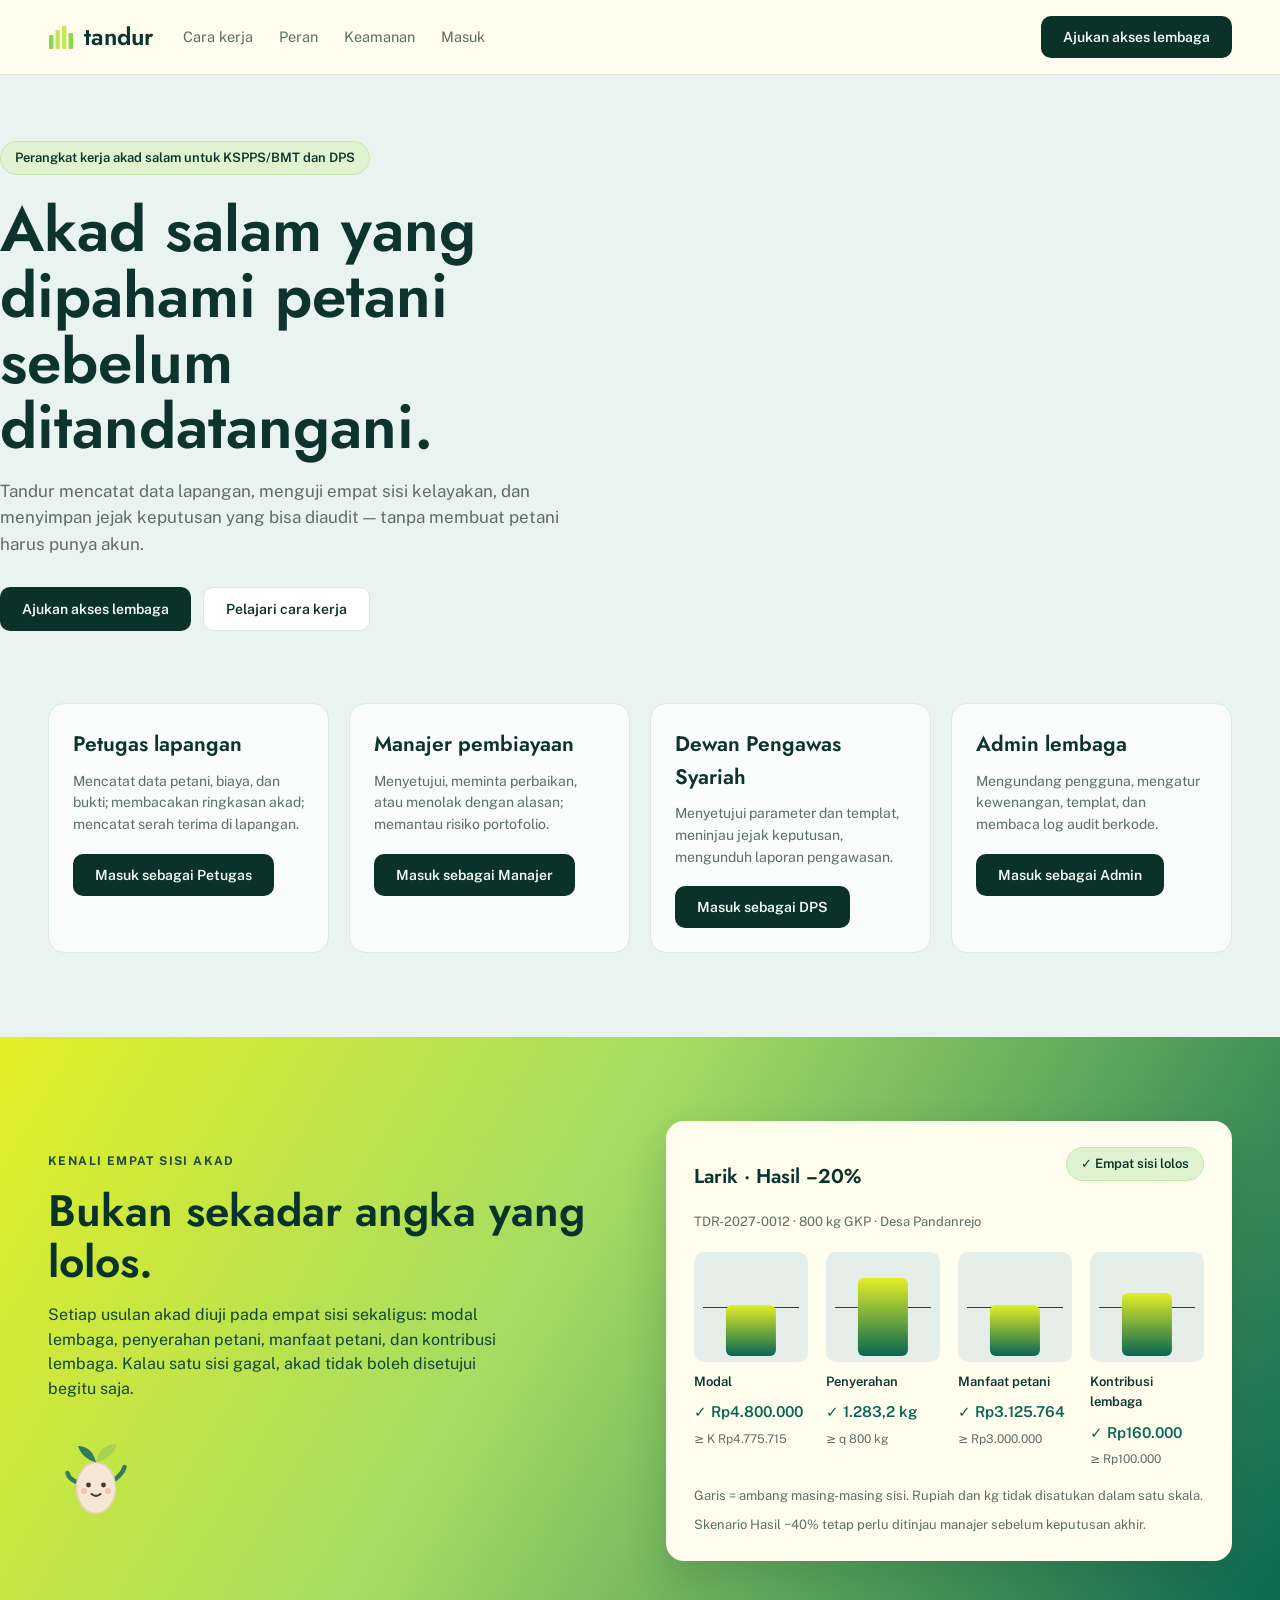
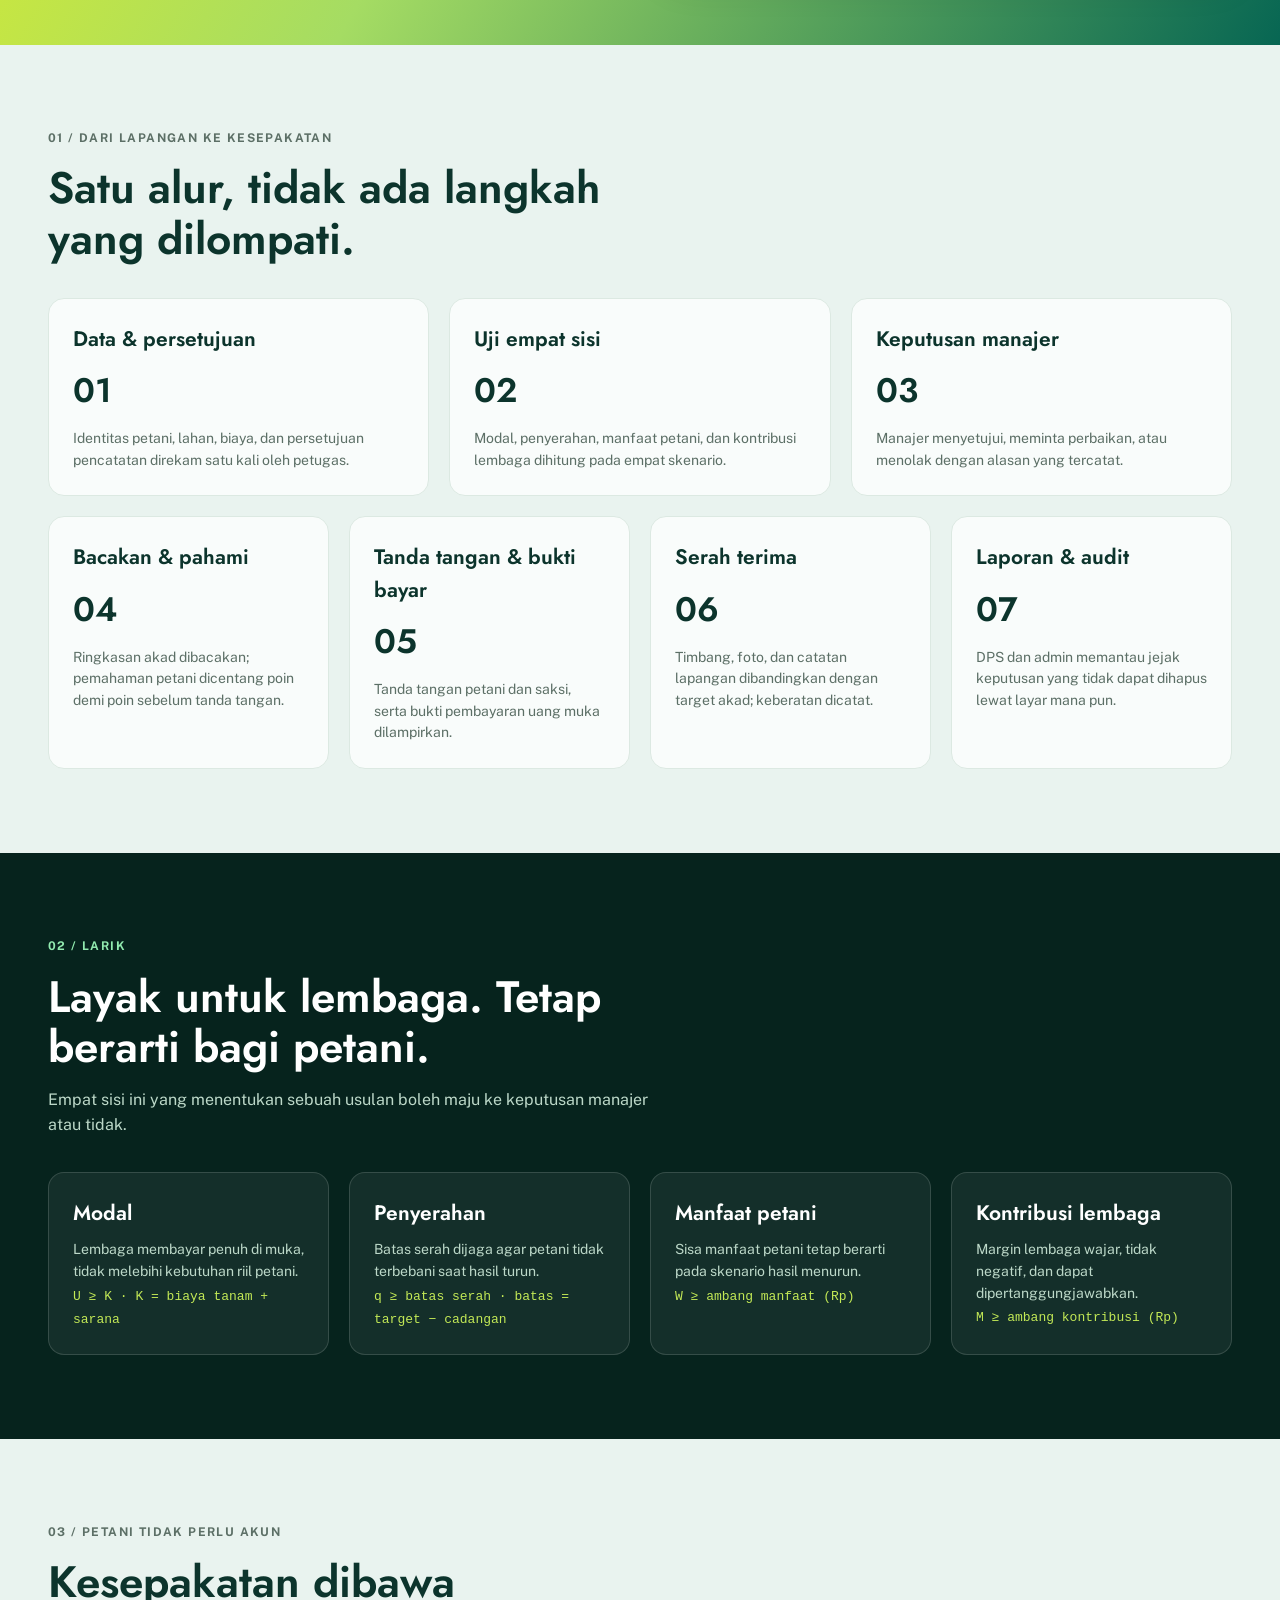
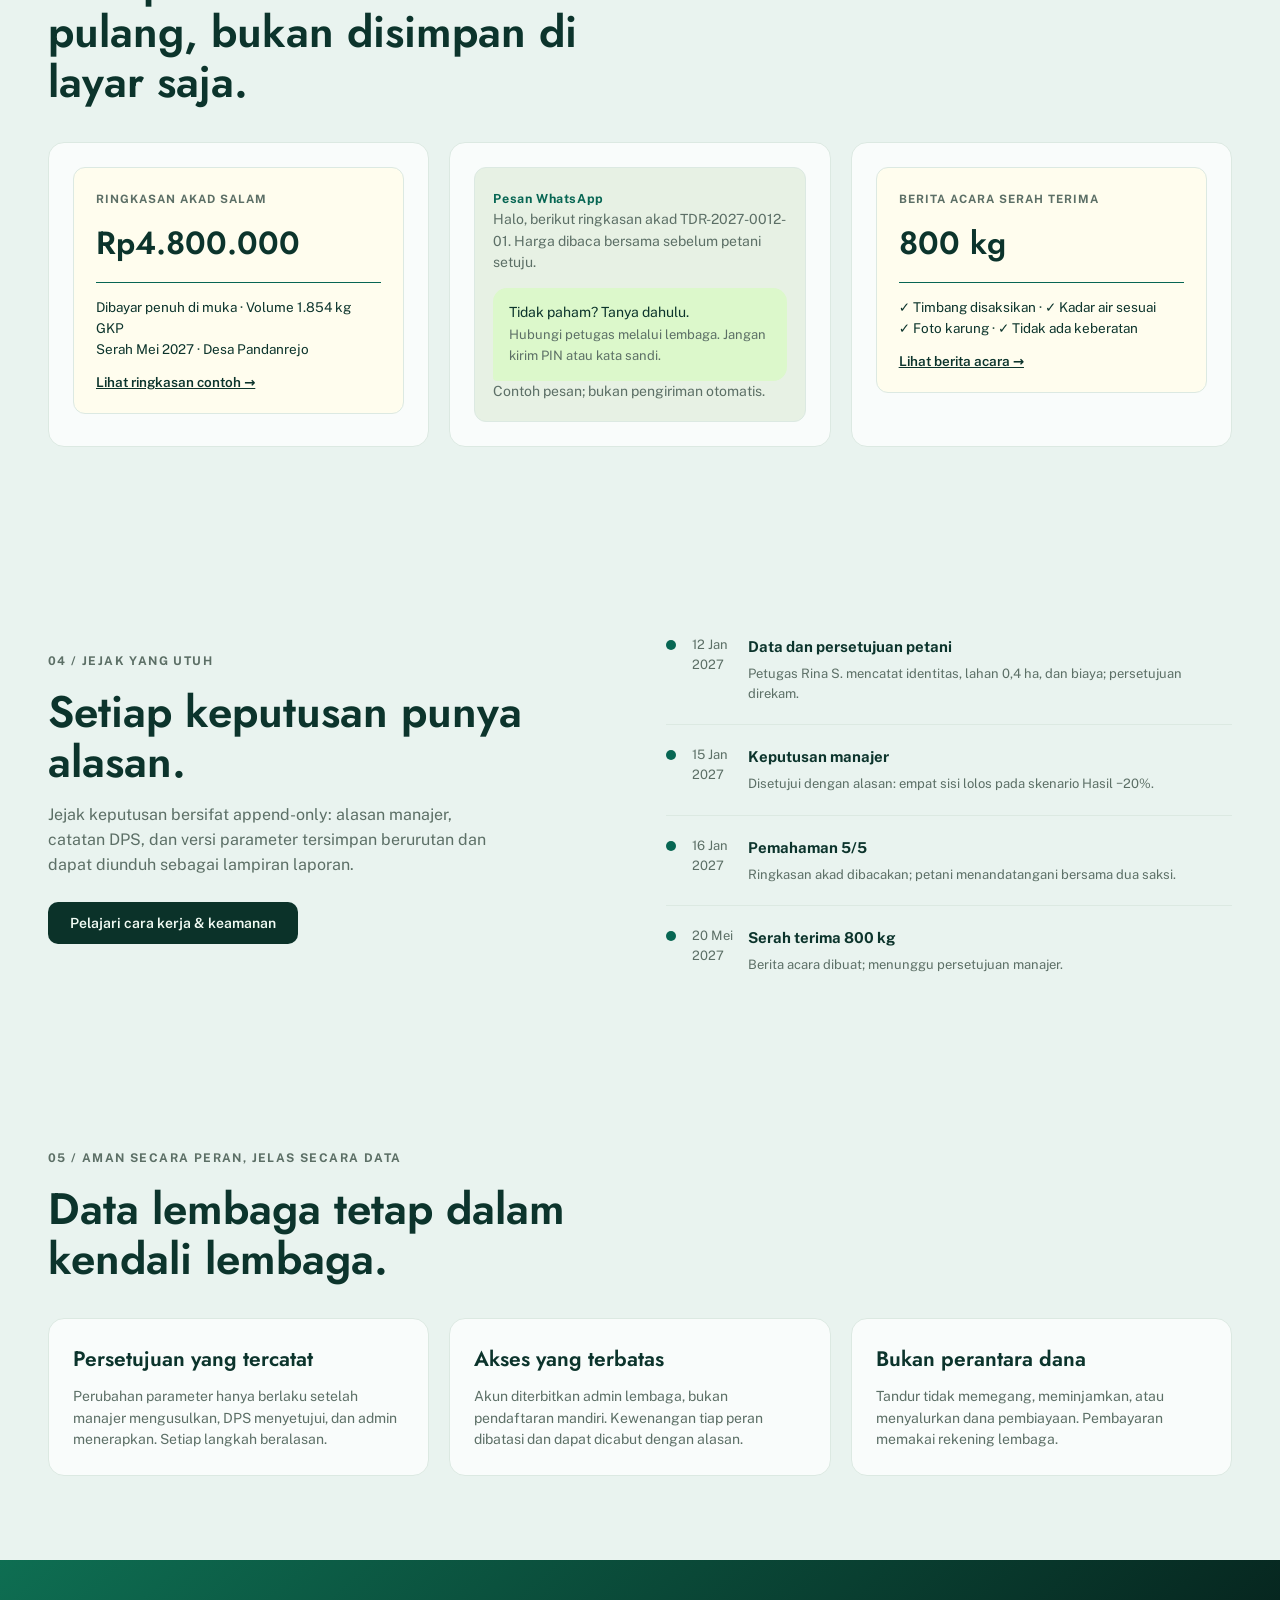
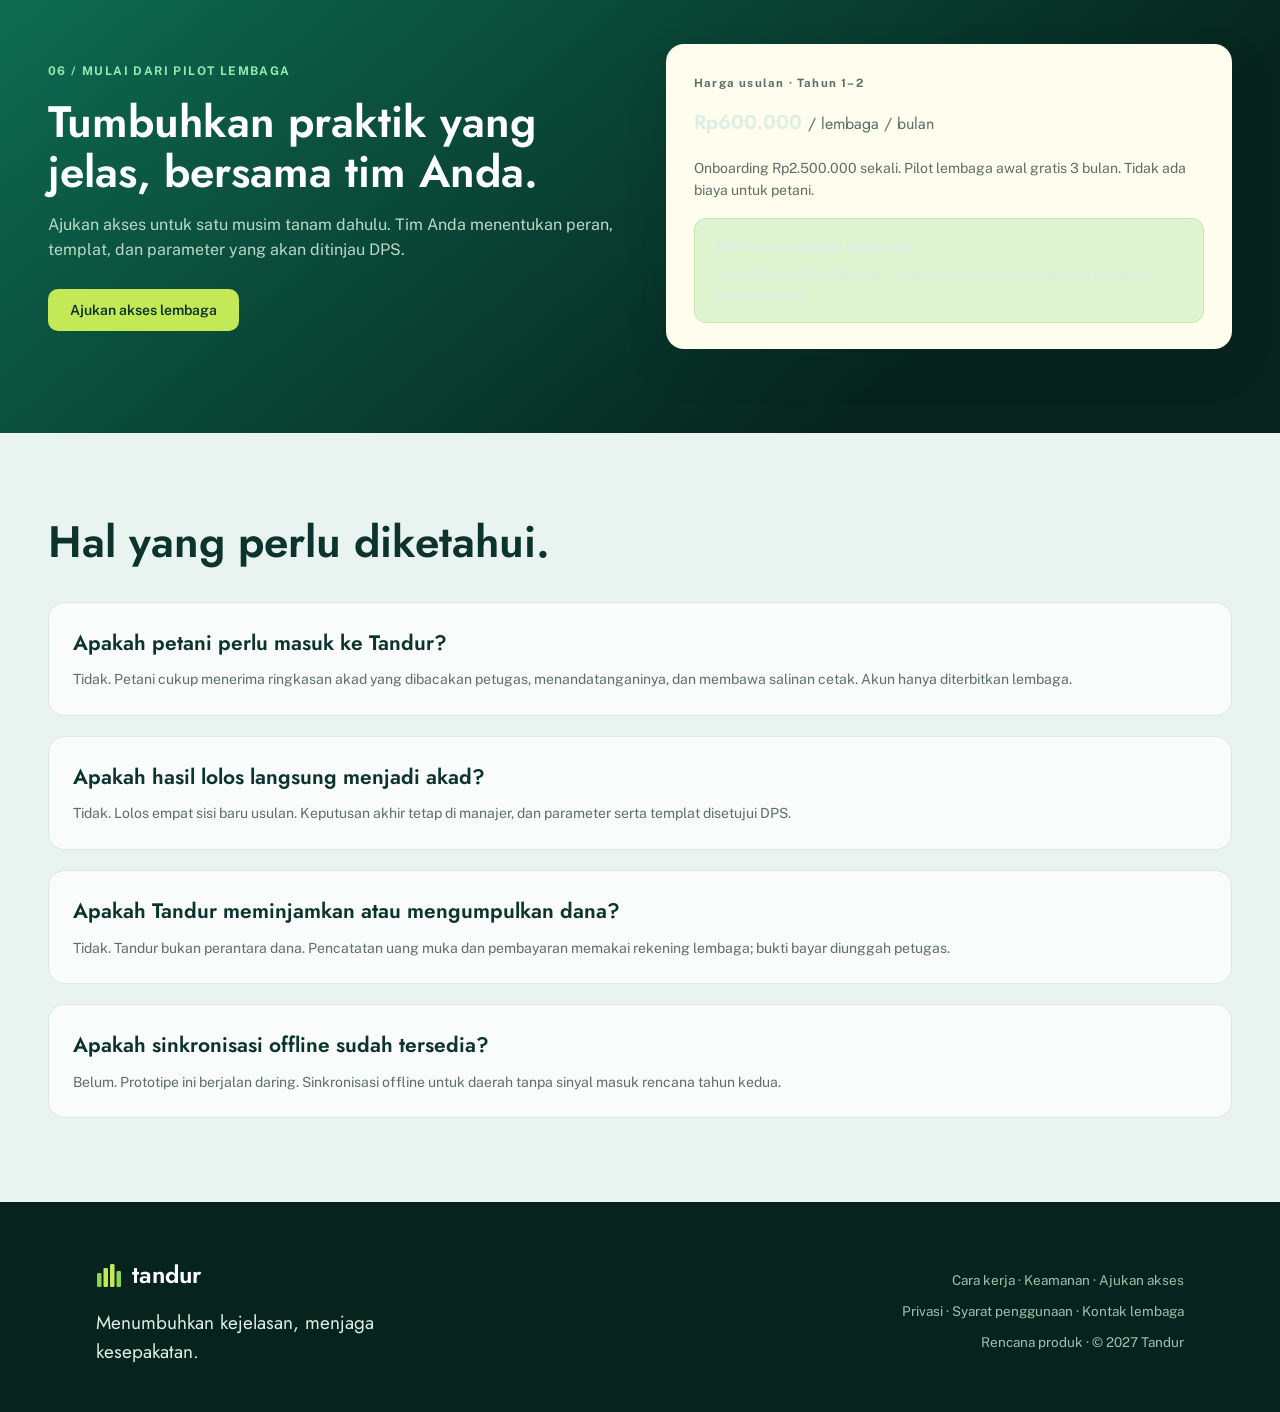
==== prototipe/index.html @ cfa496f1 "Prototipe clickable Tandur + 50 spesifikasi layar Vanilla JS tanpa build step: buka prototipe/index." ====
<!doctype html>
<html lang="id">
<head>
<meta charset="utf-8">
<meta name="viewport" content="width=device-width, initial-scale=1">
<title>Tandur — Prototipe clickable</title>
<meta name="description" content="Prototipe clickable Tandur: perangkat kerja akad salam untuk petugas, manajer pembiayaan, DPS, dan admin lembaga. Data ilustratif.">
<link rel="icon" href="data:image/svg+xml,<svg xmlns='http://www.w3.org/2000/svg' viewBox='0 0 26 26'><rect x='1' y='11' width='4.5' height='14' rx='1.2' fill='%238FD44E'/><rect x='7.5' y='6' width='4.5' height='19' rx='1.2' fill='%23C3E956'/><rect x='14' y='2' width='4.5' height='23' rx='1.2' fill='%23C3E956'/><rect x='20.5' y='9' width='4.5' height='16' rx='1.2' fill='%238FD44E'/></svg>">
<link rel="stylesheet" href="css/fonts.css">
<link rel="stylesheet" href="css/app.css">
</head>
<body>
<div id="app"></div>
<script src="js/data.js"></script>
<script src="js/state.js"></script>
<script src="js/ui.js"></script>
<script src="js/screens_publik.js"></script>
<script src="js/screens_auth.js"></script>
<script src="js/screens_petugas.js"></script>
<script src="js/screens_manajer.js"></script>
<script src="js/screens_dps.js"></script>
<script src="js/screens_admin.js"></script>
<script src="js/app.js"></script>
</body>
</html>
---- prototipe/css/fonts.css ----
/* Font self-host untuk pemakaian offline.
   Jost + Public Sans adalah variable font: satu berkas woff2 per subset
   mencakup bobot 400-700, jadi cukup satu aturan @font-face per subset. */

@font-face {
  font-family: 'Jost';
  font-style: normal;
  font-weight: 400 700;
  font-display: swap;
  src: url('fonts/jost-latin.woff2') format('woff2');
  unicode-range: U+0000-00FF, U+0131, U+0152-0153, U+02BB-02BC, U+02C6, U+02DA, U+02DC, U+0304, U+0308, U+0329, U+2000-206F, U+20AC, U+2122, U+2191, U+2193, U+2212, U+2215, U+FEFF, U+FFFD;
}

@font-face {
  font-family: 'Jost';
  font-style: normal;
  font-weight: 400 700;
  font-display: swap;
  src: url('fonts/jost-latin-ext.woff2') format('woff2');
  unicode-range: U+0100-02BA, U+02BD-02C5, U+02C7-02CC, U+02CE-02D7, U+02DD-02FF, U+0304, U+0308, U+0329, U+1D00-1DBF, U+1E00-1E9F, U+1EF2-1EFF, U+2020, U+20A0-20AB, U+20AD-20C4, U+2113, U+2C60-2C7F, U+A720-A7FF;
}

@font-face {
  font-family: 'Public Sans';
  font-style: normal;
  font-weight: 400 700;
  font-display: swap;
  src: url('fonts/public-sans-latin.woff2') format('woff2');
  unicode-range: U+0000-00FF, U+0131, U+0152-0153, U+02BB-02BC, U+02C6, U+02DA, U+02DC, U+0304, U+0308, U+0329, U+2000-206F, U+20AC, U+2122, U+2191, U+2193, U+2212, U+2215, U+FEFF, U+FFFD;
}

@font-face {
  font-family: 'Public Sans';
  font-style: normal;
  font-weight: 400 700;
  font-display: swap;
  src: url('fonts/public-sans-latin-ext.woff2') format('woff2');
  unicode-range: U+0100-02BA, U+02BD-02C5, U+02C7-02CC, U+02CE-02D7, U+02DD-02FF, U+0304, U+0308, U+0329, U+1D00-1DBF, U+1E00-1E9F, U+1EF2-1EFF, U+2020, U+20A0-20AB, U+20AD-20C4, U+2113, U+2C60-2C7F, U+A720-A7FF;
}
---- prototipe/css/app.css ----
:root{
  --lumbung:#06231D; --ink:#0C342C; --teal:#076653; --lime:#C3E956; --kuning:#E3EF26;
  --mint:#91EAAF; --kertas:#FFFDEE; --gagal:#B23A2B;
  --bg:#E9F3EF; --panel:#F9FCFB; --table:#EFF7F3; --line:#DCE9E2;
  --muted:#5C6F66; --muted2:#8AA096;
  --note:#DFF3D0; --note-line:#C6E7AF; --warn:#FBF6E1; --warn-line:#EAE0B9;
  --r-card:16px; --r-btn:10px;
  --font-display:'Jost',system-ui,sans-serif; --font-body:'Public Sans',system-ui,sans-serif;
}
*{box-sizing:border-box}
html,body{margin:0}
body{background:var(--bg);color:var(--ink);font:15px/1.55 var(--font-body)}
#app{min-height:100vh}
a{color:inherit}

.shell{display:flex;min-height:100vh}
.sidebar{width:300px;flex:0 0 300px;background:linear-gradient(180deg,var(--lumbung),#0B3229);color:#DCEFE3;padding:28px 28px 22px;display:flex;flex-direction:column}
.logo{display:flex;align-items:center;gap:10px;color:#fff;font-family:var(--font-display);font-weight:600;font-size:26px}
.sidebar .role{font-family:var(--font-display);font-size:22px;font-weight:500;color:#F2FBF4;margin:36px 0 26px;line-height:1.25}
.sidebar nav{display:flex;flex-direction:column;gap:4px}
.sidebar nav a{display:flex;align-items:center;gap:10px;padding:9px 0;color:#BFD8CA;text-decoration:none;font-size:14.5px}
.sidebar nav a::before{content:'';width:8px;height:8px;border-radius:50%;background:transparent;flex:0 0 8px}
.sidebar nav a.active{color:var(--lime);font-weight:600}
.sidebar nav a.active::before{background:var(--lime)}
.sidebar .foot{margin-top:auto;font-size:13px;color:#9FC3AE;line-height:1.5;padding-top:30px}
.sidebar .foot a{color:#9FC3AE;display:block;margin-top:10px;text-decoration:none}
.main{flex:1;min-width:0;display:flex;flex-direction:column}
.topbar{display:flex;align-items:center;gap:24px;padding:20px 48px 0;color:var(--muted);font-size:14px}
.topbar .search{display:flex;gap:8px;align-items:center;color:var(--muted2)}
.topbar .right{margin-left:auto;display:flex;gap:10px;align-items:center}
.content{padding:24px 48px 44px;max-width:1760px;width:100%}

h1.page{font-family:var(--font-display);font-size:40px;font-weight:600;margin:6px 0 10px}
.sub{color:var(--muted);margin:0 0 6px;font-size:15px}
.meta-chip{display:flex;align-items:center;gap:8px;font-size:12.5px;font-weight:600;margin:10px 0 18px}
.meta-chip::before{content:'';width:9px;height:9px;border-radius:50%;background:var(--ink)}

.card{background:var(--panel);border:1px solid var(--line);border-radius:var(--r-card);padding:24px 26px}
.card h2{font-family:var(--font-display);font-size:24px;font-weight:600;margin:0 0 16px}
.card h3,.warn h3,.note h3{font-family:var(--font-display);font-size:19px;font-weight:600;margin:0 0 10px}
.grid{display:grid;gap:24px}
.layout{display:grid;grid-template-columns:minmax(0,1fr) 360px;gap:24px;align-items:start}

table.tbl{width:100%;border-collapse:collapse;background:var(--table);border-radius:12px;overflow:hidden;font-size:14px}
table.tbl th{text-align:left;font-size:13px;color:var(--muted);font-weight:600;padding:14px 16px;vertical-align:top}
table.tbl td{padding:15px 16px;border-top:1px solid var(--line);vertical-align:top}
table.tbl a{text-decoration:none;font-weight:600}

.btn{display:inline-flex;align-items:center;gap:8px;border:none;border-radius:var(--r-btn);padding:13px 22px;font:600 14px var(--font-body);cursor:pointer;text-decoration:none}
.btn-primary{background:#0B3229;color:#F1FBF4}
.btn-primary:hover{background:var(--lumbung)}
.btn-ghost{background:#fff;border:1px solid var(--line);color:var(--ink)}
.btn-off{background:#E3EDE7;color:#9FB0A7;cursor:not-allowed}
.btn-row{display:flex;gap:12px;flex-wrap:wrap;margin-top:18px}

.note{background:var(--note);border:1px solid var(--note-line);border-radius:12px;padding:16px 20px;font-size:14px}
.note b{display:block;margin-bottom:6px;font-size:14.5px}
.note p{margin:0 0 8px}
.warn{background:var(--warn);border:1px solid var(--warn-line);border-radius:12px;padding:16px 20px;font-size:14px}
.warn p{margin:0 0 8px}
.banner{background:linear-gradient(120deg,#0E6E52 0%,var(--lumbung) 72%);border-radius:var(--r-card);color:#EAF7EE;padding:26px 30px;margin:4px 0 24px}
.banner .label{color:var(--lime);font-size:12px;font-weight:700;letter-spacing:1.2px;text-transform:uppercase}
.banner h2{font-family:var(--font-display);font-size:30px;font-weight:600;margin:10px 0 8px;color:#fff}
.banner p{margin:0;color:#CBE4D4;font-size:14.5px}

.tabs{display:flex;gap:4px;background:#E2EDE7;border-radius:12px;padding:6px;width:max-content}
.tabs.wide{width:100%}
.tabs button,.tabs a{border:none;background:transparent;border-radius:9px;padding:10px 20px;font:500 14px var(--font-body);color:var(--muted);cursor:pointer;text-decoration:none}
.tabs button.active,.tabs a.active{background:#0B3229;color:#fff;font-weight:600}
.verif{font-size:12.5px;color:var(--muted);margin:-12px 0 18px}
.st-estimasi{color:var(--muted);font-weight:600}
.stat .lab{font-size:13px;color:var(--muted)}
.stat .num{font-family:var(--font-display);font-size:34px;font-weight:600;margin:6px 0}
.stat .cap{font-size:13px;color:var(--muted)}
.frame{background:linear-gradient(180deg,#DCF0AC,#0E6E52);border-radius:20px;padding:20px;margin-bottom:24px}
.frame .card{margin:0}
.alert{background:#F8E7E3;border:1px solid #D9ABA3;border-radius:12px;padding:16px 20px;font-size:14px;margin-bottom:24px}
.alert b{color:var(--gagal);display:block;margin-bottom:6px}
.range{height:34px;background:var(--note);border-radius:8px;position:relative;margin:18px 0 10px}
.range .mark{position:absolute;left:42%;top:-4px;bottom:-4px;width:2.5px;background:var(--teal)}
.q{font-family:var(--font-display);font-size:30px;font-weight:600;margin:12px 0 10px;line-height:1.25}
.opt{border:1px solid var(--line);border-radius:12px;padding:16px 20px;margin-bottom:14px}
.opt.sel{background:var(--warn);border-color:var(--warn-line);font-weight:600}
.big-num{font-family:var(--font-display);font-size:44px;font-weight:600;margin:8px 0}
.upper{font-size:12px;font-weight:700;letter-spacing:1.1px;text-transform:uppercase;color:var(--muted)}
.sigbox{background:var(--warn);border:1px solid var(--warn-line);border-radius:10px;height:120px;display:flex;align-items:flex-end;padding:12px;color:var(--muted);font-size:13px;margin:12px 0}
.tl .item{display:grid;grid-template-columns:14px 100px 1fr;gap:12px;padding-bottom:22px;position:relative}
.tl .item:not(:last-child)::after{content:'';position:absolute;left:4px;top:16px;bottom:2px;width:1px;background:var(--line)}
.tl .dot{width:10px;height:10px;border-radius:50%;background:var(--teal);margin-top:5px}
.tl .when{font-size:13px;color:var(--muted)}
.tl .what{font-weight:700;margin-bottom:6px}
.tl .desc{font-size:13px;color:var(--muted)}
.layout.rev{grid-template-columns:360px minmax(0,1fr)}
.mintbox{background:#EEF6F1;border:1px solid var(--line);border-radius:12px;padding:12px}
.dfs{display:grid;grid-template-columns:1fr 1fr;column-gap:56px}
.df{padding:14px 0 12px}
.df .lab{font-size:13px;font-weight:700;margin-bottom:12px}
.df .val{font-size:17px;padding-bottom:12px;border-bottom:1px solid var(--line)}
.df .verif{margin:10px 0 0}
.df .sub{margin:10px 0 0;font-size:13.5px}
.df.full{grid-column:1/-1}
.docbox{background:var(--warn);border:1px solid var(--warn-line);border-radius:12px;padding:18px 20px}
.docbox .t{font-weight:700;margin:14px 0 30px}
.docbox .sub{font-size:13px}
.track{display:flex;align-items:center;gap:8px;background:#E7EDE9;border-radius:12px;padding:8px 10px;margin:4px 0 24px;font-size:14px;font-weight:600}
.track span{padding:9px 14px}
.track .on{background:#0B3229;color:#fff;border-radius:999px;padding:9px 18px}
.warn h2{font-family:var(--font-display);font-size:24px;font-weight:600;margin:0 0 14px}

.field{margin:0 0 20px}
.field label{display:block;font-size:13px;font-weight:600;margin-bottom:6px}
.field input,.field select{width:100%;border:none;border-bottom:1px solid var(--line);background:transparent;padding:9px 0;font:400 15px var(--font-body);color:var(--ink);border-radius:0}
.field input:focus,.field select:focus{border-bottom-color:var(--teal)}
.check{display:flex;gap:8px;align-items:flex-start;font-size:13.5px;margin:6px 0 14px}
.check input{width:auto;margin:3px 0 0}
.otp{display:flex;gap:10px;margin:14px 0 12px}
.otp input{width:58px;height:62px;text-align:center;font:500 22px var(--font-body);border:1px solid var(--line);border-radius:10px;background:#fff;color:var(--ink)}
.otp input::placeholder{color:var(--muted2)}
.otp input.on{border:2px solid var(--teal)}

.st-ok{color:var(--teal);font-weight:600}
.st-tinjau{color:#77681C;font-weight:600}
.st-gagal{color:var(--gagal);font-weight:600}
.st-tunggu{color:var(--muted);font-weight:600}

.larik{display:grid;grid-template-columns:repeat(4,1fr);gap:18px}
.larik .box{background:#E5EEE9;border-radius:10px;height:110px;position:relative;overflow:hidden}
.larik .line{position:absolute;left:8%;right:8%;top:50%;border-top:1.5px solid #23423A}
.larik .bar{position:absolute;left:50%;transform:translateX(-50%);width:44%;bottom:6%;background:linear-gradient(180deg,var(--kuning),var(--teal));border-radius:6px}
.larik .nama{font-size:13px;font-weight:600;margin:10px 0 8px}
.larik .nilai{font-size:15px;font-weight:700}
.larik .ambang{font-size:12px;color:var(--muted);margin-top:6px}

.foot-note{color:var(--muted);font-size:13px;margin:26px 0 0}
.pill{display:inline-flex;align-items:center;gap:6px;background:var(--note);border:1px solid var(--note-line);border-radius:999px;padding:6px 14px;font-size:13px;font-weight:600}

.login{display:flex;min-height:100vh}
.login .left{width:44%;background:linear-gradient(160deg,#0E6E52,var(--lumbung) 75%);color:#EAF7EE;padding:52px;display:flex;flex-direction:column}
.login .left .tag{color:var(--mint);letter-spacing:1.4px;font-size:12px;font-weight:600;margin:30px 0 18px}
.login .left h1{font-family:var(--font-display);font-size:50px;line-height:1.12;font-weight:600;margin:0 0 36px;color:#fff}
.turi-card{background:rgba(255,255,255,.06);border:1px solid rgba(255,255,255,.16);border-radius:16px;padding:30px;display:flex;flex-direction:column;align-items:center;gap:18px}
.turi-card p{margin:0;font-size:14.5px;color:#D7EBDD;text-align:left}
.login .left .small{margin-top:24px;color:var(--mint);font-size:13.5px}
.login .right{flex:1;background:#FBF8EE;padding:60px 88px}
.login .right .back{color:var(--muted);font-size:14px;text-decoration:none}
.login .right h1{font-family:var(--font-display);font-size:40px;font-weight:600;margin:26px 0 8px}
.login .right .sub{margin-bottom:20px}

.plain{min-height:100vh;display:flex;align-items:center;justify-content:center;background:var(--kertas);padding:40px}
.placeholder{max-width:620px}

@media (max-width:1100px){
  .layout{grid-template-columns:1fr}
  .layout.rev{grid-template-columns:1fr}
  .login{flex-direction:column}
  .login .left{width:100%}
  .login .right{padding:40px}
  .larik{grid-template-columns:repeat(2,1fr)}
}

.ml{width:10px;height:34px;background:#E5EEE9;position:relative;border-radius:2px;display:inline-block}
.ml::after{content:'';position:absolute;left:-1px;right:-1px;top:38%;border-top:1px solid #23423A}
.ml i{position:absolute;left:1.5px;right:1.5px;bottom:2px;background:linear-gradient(180deg,var(--kuning),var(--teal));border-radius:2px}
.ml.bad i{background:var(--gagal)}
.help{max-width:1560px;margin:0 auto;padding:44px 48px 60px}
.help .logo{color:var(--ink);font-size:26px}
.help h1{font-family:var(--font-display);font-size:40px;font-weight:600;margin:26px 0 10px}
.err{display:grid;grid-template-columns:210px 1fr;gap:36px;align-items:start;margin-bottom:24px}
.err .col{display:flex;flex-direction:column;align-items:center}
.err .code{font-family:var(--font-display);font-size:86px;font-weight:600;line-height:1;margin:0 0 30px}
.err h2{font-size:30px}
.tl.lines .item{grid-template-columns:14px 44px 1fr;padding:20px 0;border-bottom:1px solid var(--line)}
.tl.lines .item:not(:last-child)::after{display:none}
.tl.lines .item:last-child{border-bottom:none;padding-bottom:6px}
.pfoot .row{display:flex;justify-content:space-between;align-items:center;gap:26px}
.pfoot .row .links{font-size:13.5px}
.pfoot .row .links a{display:inline;margin:0 0 0 10px}
.phead{background:var(--kertas);border-bottom:1px solid var(--line);position:sticky;top:0;z-index:20}
.pin{max-width:1400px;margin:0 auto;padding:0 48px}
.phead .pin{display:flex;align-items:center;gap:30px;height:74px}
.phead .logo{color:var(--ink);font-size:24px}
.pnav{display:flex;gap:26px;align-items:center;font-size:14.5px;color:var(--muted)}
.pnav a{text-decoration:none}
.pnav a:hover{color:var(--ink)}
.phead .right{margin-left:auto;display:flex;gap:12px;align-items:center}
.psec{max-width:1400px;margin:0 auto;padding:84px 48px}
.plabel{font-size:12px;font-weight:700;letter-spacing:1.4px;text-transform:uppercase;color:var(--muted);margin:0 0 16px}
.psec h2{font-family:var(--font-display);font-size:44px;font-weight:600;line-height:1.14;margin:0 0 16px}
.psec h2.narrow,.psec .sub.narrow{max-width:20ch}
.psec .sub{max-width:62ch;font-size:16px}
.p2col{display:grid;grid-template-columns:minmax(0,1fr) minmax(0,1fr);gap:52px;align-items:center}
.pgrid{display:grid;gap:20px;grid-template-columns:repeat(4,minmax(0,1fr));margin-top:34px}
.pgrid.c3{grid-template-columns:repeat(3,minmax(0,1fr))}
.pgrid.c2{grid-template-columns:repeat(2,minmax(0,1fr))}
.pgrid.c1{grid-template-columns:1fr}
.pgrid + .pgrid{margin-top:20px}
.pcard .bignum{font-family:var(--font-display);font-size:34px;font-weight:600;margin:2px 0 10px}
.pcard{background:var(--panel);border:1px solid var(--line);border-radius:var(--r-card);padding:24px}
.pcard .num{font-family:var(--font-display);font-size:12.5px;font-weight:600;letter-spacing:1.2px;color:var(--teal);margin-bottom:14px}
.pcard h3{font-family:var(--font-display);font-size:21px;font-weight:600;margin:0 0 10px}
.pcard p{margin:0;font-size:14px;color:var(--muted)}
.pcard .btn,.pcard .btn-off{margin-top:18px}
.pcard .fx{margin:14px 0 0;font:13px/1.5 ui-monospace,'SFMono-Regular',Consolas,monospace;color:var(--teal)}
.pdark .pcard .fx,.pcta .pcard .fx{color:var(--lime)}
.pdark{background:var(--lumbung);color:#DCEFE3}
.pcta{background:linear-gradient(140deg,#0E6E52,var(--lumbung) 76%);color:#DCEFE3}
.pdark h2,.pcta h2{color:#fff}
.pdark .plabel,.pcta .plabel{color:var(--mint)}
.pdark .sub,.pcta .sub{color:#BCD8C8}
.pdark .pcard,.pcta .pcard{background:rgba(255,255,255,.06);border-color:rgba(255,255,255,.14)}
.pdark .pcard h3,.pcta .pcard h3{color:#fff}
.pdark .pcard p,.pcta .pcard p{color:#BCD8C8}
.pdark .pcard .num,.pcta .pcard .num{color:var(--lime)}
.pband{background:linear-gradient(120deg,var(--kuning) 0%,#A5DC63 42%,var(--teal) 100%)}
.plarik{background:var(--kertas);border-radius:18px;padding:26px 28px;box-shadow:0 18px 40px rgba(6,35,29,.16)}
.plarik .ttl{font-family:var(--font-display);font-size:20px;font-weight:600;margin:14px 0 20px}
.plarik .pill{margin-bottom:4px}
.pmock{background:var(--kertas);border:1px solid var(--line);border-radius:12px;padding:20px 22px;font-size:13.5px}
.pmock .up{font-size:11.5px;font-weight:700;letter-spacing:1px;text-transform:uppercase;color:var(--muted)}
.pmock .big{font-family:var(--font-display);font-size:32px;font-weight:600;margin:10px 0 14px}
.pmock hr{border:none;border-top:1.5px solid var(--teal);margin:14px 0}
.pmock a{display:inline-block;margin-top:12px;font-weight:600;font-size:13.5px}
.pbubble{background:#DCF8CB;border-radius:14px 14px 14px 4px;padding:14px 16px;font-size:14px;margin:14px 0 0}
.pchat{background:#E7F1E4;border:1px solid var(--line);border-radius:12px;padding:18px}
.pchat .who{font-size:12.5px;font-weight:700;color:var(--teal);letter-spacing:.6px}
.hero{padding:66px 0 4px}
.hero h1{font-family:var(--font-display);font-size:62px;line-height:1.06;font-weight:600;margin:22px 0 18px;max-width:17ch}
.hero .sub{font-size:17px;max-width:58ch;margin:0 0 30px}
.pfoot{background:var(--lumbung);color:#9FC3AE;padding:54px 48px 46px}
.pfoot .pin{display:flex;justify-content:space-between;align-items:center;gap:40px;flex-wrap:wrap}
.pfoot .brand{display:flex;flex-direction:column;gap:14px}
.pfoot .logo{color:#fff;font-size:24px}
.pfoot .tag{font-family:var(--font-display);font-size:19px;color:#DCEFE3;max-width:34ch;margin:0}
.pfoot .rows{text-align:right;font-size:13.5px;line-height:2.3}
.pfoot .rows a{color:#9FC3AE;text-decoration:none}
.pfoot .rows a:hover{color:#DCEFE3}
.pform{max-width:1400px;margin:0 auto;padding:44px 48px 70px}
.crumb{font-size:12px;font-weight:700;letter-spacing:1.4px;text-transform:uppercase;color:var(--muted)}
.pform h1{font-family:var(--font-display);font-size:46px;font-weight:600;line-height:1.12;margin:18px 0 12px;max-width:22ch}
.pform .sub{font-size:16px;max-width:64ch;margin-bottom:30px}
.pform .field textarea{width:100%;border:none;border-bottom:1px solid var(--line);background:transparent;padding:9px 0;font:400 15px var(--font-body);color:var(--ink);resize:vertical;min-height:76px}
.pform .field textarea:focus{border-bottom-color:var(--teal)}
@media (max-width:1100px){
  .phead .pin,.psec,.pfoot,.pform{padding-left:26px;padding-right:26px}
  .pnav{display:none}
  .p2col,.pgrid,.pgrid.c3,.pgrid.c2{grid-template-columns:1fr}
  .pgrid{gap:16px}
  .psec h2,.hero h1{font-size:34px}
  .pfoot .pin{flex-direction:column;align-items:flex-start}
  .pfoot .rows{text-align:left}
}

.doc{background:var(--kertas);min-height:100vh;padding:56px 60px;color:var(--ink)}
.doc .wrap{max-width:820px}
.doc .head{display:flex;justify-content:space-between;align-items:flex-start}
.doc .head .right{text-align:right;font-size:13.5px;color:var(--muted);line-height:2.1}
.doc .lembaga{font-size:13.5px;margin:14px 0 18px}
.doc hr{border:none;border-top:2px solid var(--teal);margin:0 0 26px}
.doc h1{font-family:var(--font-display);font-size:36px;font-weight:600;margin:0 0 14px}
.doc .sub{margin-bottom:22px}
.doc .green{background:var(--note);border-radius:14px;padding:24px 26px;margin-bottom:24px}
.doc .green .upper{font-size:12.5px;font-weight:700;letter-spacing:1px}
.doc .green .big{font-family:var(--font-display);font-size:50px;font-weight:600;margin:14px 0}
.doc p{margin:0 0 16px}
.doc .sig{display:grid;grid-template-columns:repeat(3,1fr);gap:26px;margin:26px 0 8px}
.doc .sig div{font-size:14px;font-weight:600;padding-bottom:44px;border-bottom:1px solid var(--line)}
.doc .foot{font-size:13px;color:var(--muted);margin-top:26px}
.doc .side{background:var(--panel);border:1px solid var(--line);border-radius:8px;padding:18px 20px;font-size:14px}
.docbar{position:sticky;top:0;z-index:20;display:flex;align-items:center;gap:12px;background:#0B3229;color:#DCEFE3;padding:12px 60px;margin:-56px -60px 32px;font-size:13.5px}
.docbar a,.docbar button{color:#DCEFE3;background:none;border:1px solid rgba(255,255,255,.28);border-radius:var(--r-btn);padding:9px 16px;font:600 13.5px var(--font-body);cursor:pointer;text-decoration:none}
.docbar a:hover,.docbar button:hover{background:rgba(255,255,255,.1)}
.docbar .ttl{font-weight:600;margin-right:auto}
.sigbox.isi{background:var(--note);border-color:var(--note-line);color:var(--teal);font-weight:600}

:focus-visible{outline:3px solid var(--teal);outline-offset:2px}
.sidebar :focus-visible,.login .left :focus-visible,.pfoot :focus-visible,.pdark :focus-visible,.pcta :focus-visible,.banner :focus-visible{outline-color:var(--lime)}
.otp input:focus{border-color:var(--teal)}
.logo.ink{color:var(--ink)}
.lock-ico{vertical-align:-2px}

#toast-wrap{position:fixed;right:24px;bottom:24px;z-index:60;display:flex;flex-direction:column;gap:10px;max-width:400px}
.toast{background:#0B3229;color:#F1FBF4;border-left:4px solid var(--mint);border-radius:12px;padding:14px 18px;font-size:14px;line-height:1.5;box-shadow:0 12px 30px rgba(6,35,29,.24);animation:toast-in .22s ease-out}
.toast.gagal{border-left-color:#E8A79B}
.toast.tunggu{border-left-color:var(--kuning)}
.toast.hilang{opacity:0;transform:translateY(6px);transition:opacity .25s,transform .25s}
@keyframes toast-in{from{opacity:0;transform:translateY(10px)}}

.tl .item.baru .dot{background:var(--lime);box-shadow:0 0 0 3px rgba(195,233,86,.35)}
.tl .item.baru .what::after{content:'baru';margin-left:8px;padding:3px 8px;border:1px solid var(--note-line);border-radius:999px;background:var(--note);color:var(--teal);font:700 11px/1 var(--font-body);letter-spacing:.6px;text-transform:uppercase;vertical-align:1px}
.sidebar .foot .sesi{color:var(--lime);font-weight:600}

.m0{margin:0}.mt12{margin-top:12px}.mt14{margin-top:14px}.mt18{margin-top:18px}.mt20{margin-top:20px}.mt22{margin-top:22px}.mt24{margin-top:24px}
.mb10{margin-bottom:10px}.mb14{margin-bottom:14px}.mb18{margin-bottom:18px}.mb20{margin-bottom:20px}.mb22{margin-bottom:22px}.mb24{margin-bottom:24px}
.mt622{margin:6px 0 22px}.m220{margin:22px 0}.mt140{margin:14px 0 0}.m640{margin:6px 0 4px}.mt160{margin:16px 0 0}.mn120{margin:-12px 0 18px}.mn126{margin:-12px 0 16px}
.g2{grid-template-columns:1fr 1fr}.g3{grid-template-columns:repeat(3,minmax(0,1fr))}.gfull{grid-column:1/-1}
.b7{font-weight:700}.nodeco{text-decoration:none}.p18{padding:18px}.fs28{font-size:28px}.fs155{font-size:15.5px}
.stat-lg{font-family:var(--font-display);font-size:34px;font-weight:600;margin:6px 0}
.h2-lg{font-family:var(--font-display);font-size:26px;font-weight:600;margin:0 0 10px}
.h2-sm{font-family:var(--font-display);font-size:19px;font-weight:600;margin:0 0 10px}
.inline-flex{display:inline-flex;gap:4px;align-items:flex-end}
.m240{margin:24px 0}.mt0{margin-top:0}.mt6{margin-top:6px}.mt16{margin-top:16px}.mt26{margin-top:26px}
.mb4{margin-bottom:4px}.mb8{margin-bottom:8px}.mb16{margin-bottom:16px}.mb26{margin-bottom:26px}
.mn12{margin-top:-12px}.m100{margin:10px 0}.m120{margin:12px 0}.m180{margin:18px 0}
.m1004{margin:10px 0 4px}.m10018{margin:10px 0 18px}.mt80{margin:8px 0 0}.mt180{margin:18px 0 0}
.m14018{margin:14px 0 18px}.mt100{margin:10px 0 0}.pt34{padding-top:34px}
.mn12020{margin:-12px 0 20px}.fs13{font-size:13px}
.b6{font-weight:600}.fs17{font-size:17px}.fs22{font-size:22px}.nowrap{white-space:nowrap}
.sub13{font-size:13px;color:var(--muted)}.sub135{font-size:13.5px;color:var(--muted)}.sub14{font-size:14px;color:var(--muted)}
.num-xl{font-family:var(--font-display);font-size:34px;font-weight:600;margin:44px 0 20px}
.flex-c{display:flex;justify-content:center}.flex-row{display:flex;align-items:center;gap:10px}
.flex-between{display:flex;justify-content:space-between;align-items:flex-start;gap:18px}.flex1{flex:1}
.doc-side{grid-template-columns:1fr 300px;align-items:start}
.plead{font-size:16px;max-width:44ch;color:var(--muted);margin:0 0 24px}
.pband .plabel{color:#1F4A3C}
.pband h2{color:#08322A}
.pband .plead{color:#12453A;max-width:46ch;margin:0 0 26px}
.plarik .up{font-size:11.5px;font-weight:700;letter-spacing:1.2px;color:var(--muted)}
.satuan{font-size:16px;font-weight:400;color:var(--muted)}
.btn-lime{background:var(--lime);color:#0B3229}
.btn-lime:hover{background:#D2F37C;color:#0B3229}
.aksilink{background:none;border:none;padding:0;font:600 14px var(--font-body);color:var(--teal);cursor:pointer;text-decoration:none}
.aksilink + .aksilink{margin-left:10px}
.aksilink.bahaya{color:var(--gagal)}

@media print{
  @page{margin:16mm}
  body{background:#fff}
  .sidebar,.topbar,.tabs,.btn-row,.meta-chip,.phead,.pfoot,#toast-wrap,.aksilink,.docbar{display:none!important}
  .shell,.main{display:block;min-height:0}
  .content{padding:0;max-width:none}
  .card,.mintbox,.warn,.note{background:#fff;border-color:#C9D6CF;break-inside:avoid}
  .card,.layout,.grid{gap:14px}
  .tl .item,.tl.lines .item,table.tbl tr{break-inside:avoid}
  .doc{padding:0;min-height:0;background:#fff}
  .doc .wrap{max-width:none}
  .pdark,.pcta,.pband,.banner{background:#fff;color:var(--ink)}
  .pdark h2,.pcta h2,.banner h2{color:var(--ink)}
  a{text-decoration:none}
}
@media (prefers-reduced-motion:reduce){
  .toast{animation:none}
  *{transition:none!important}
}
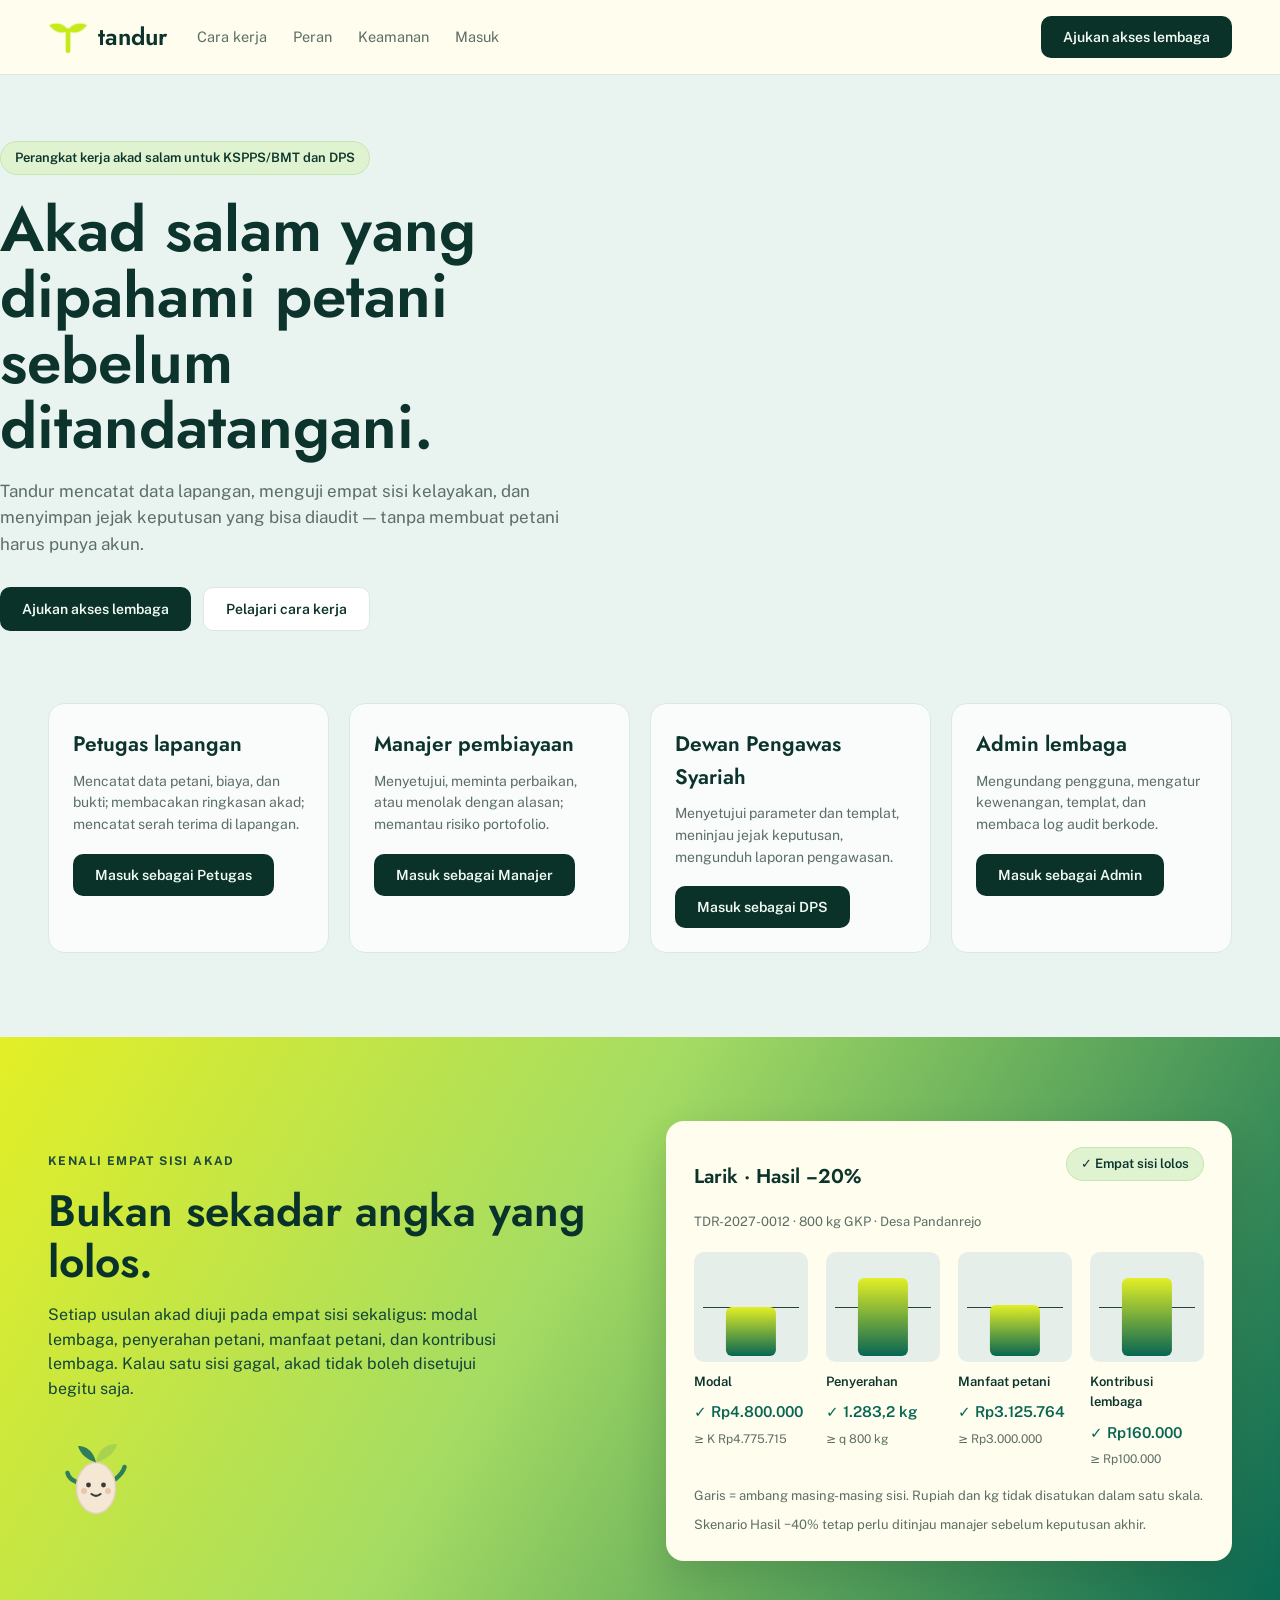
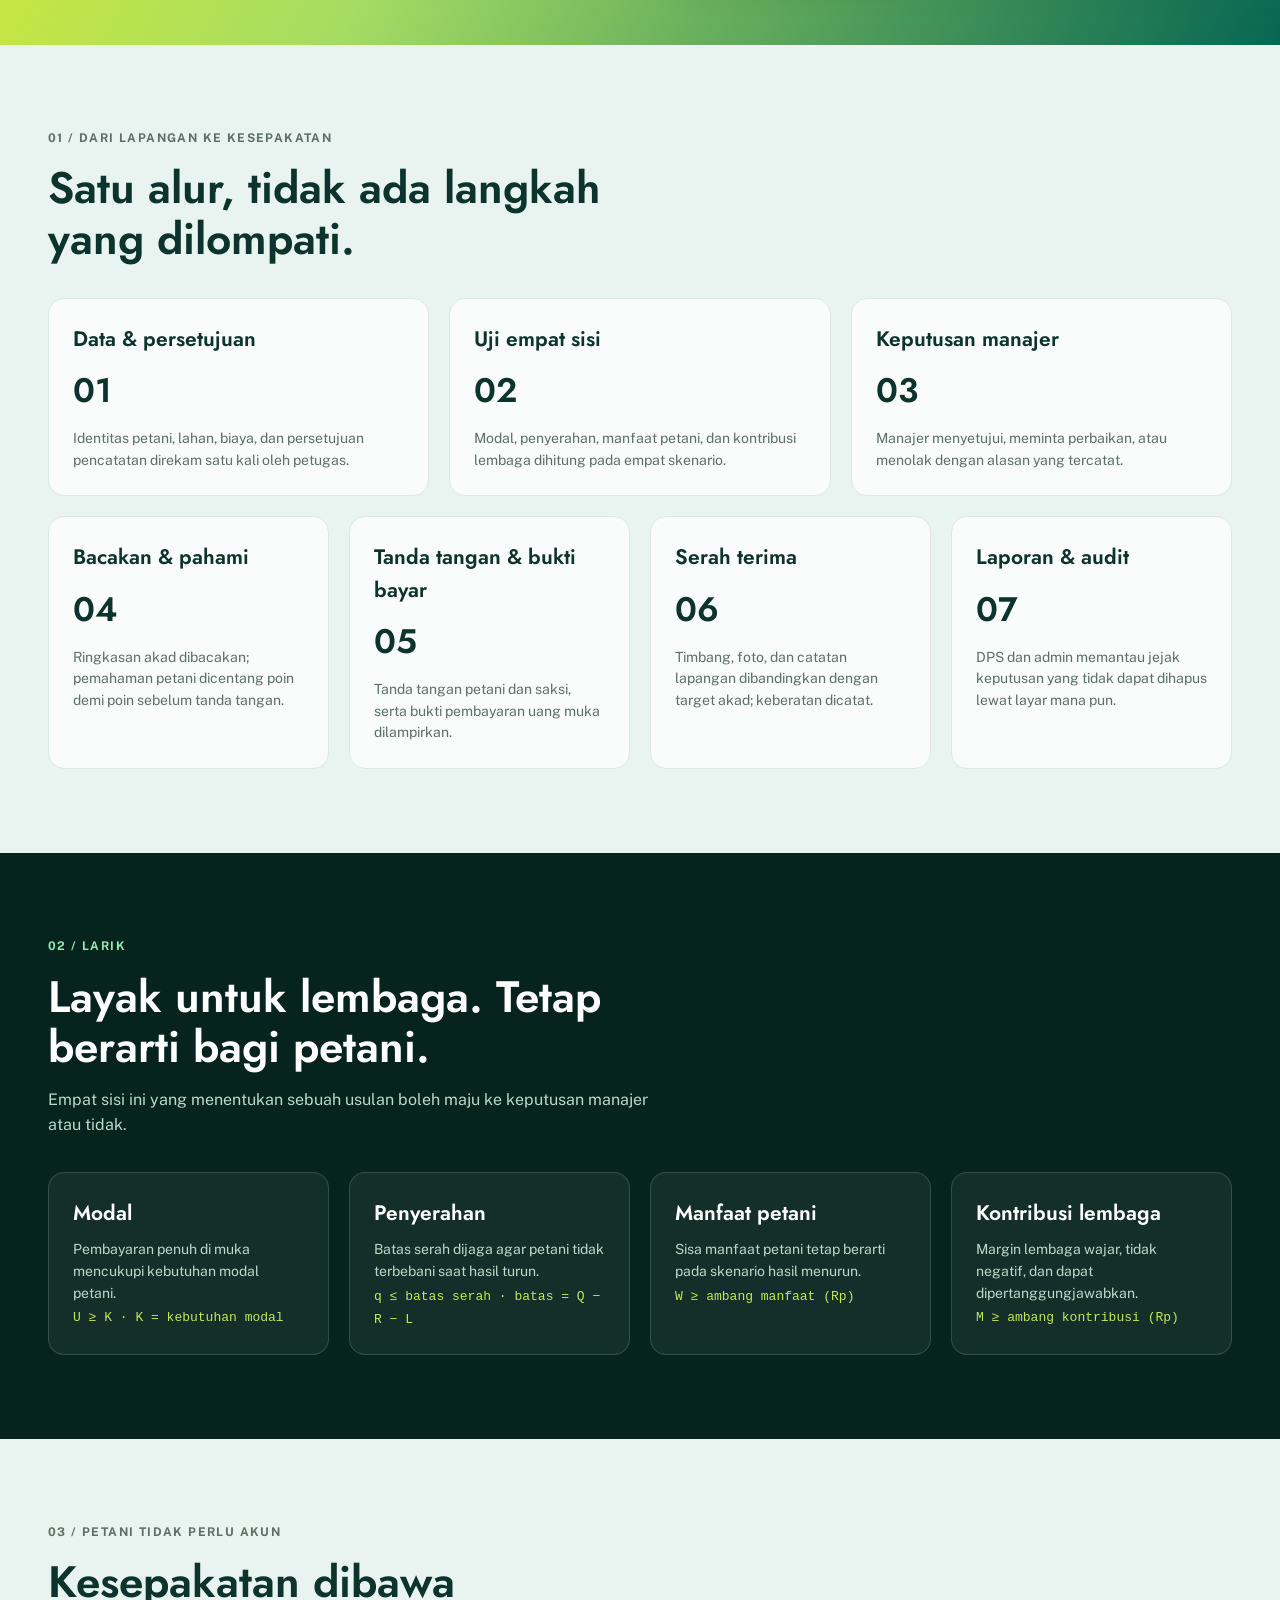
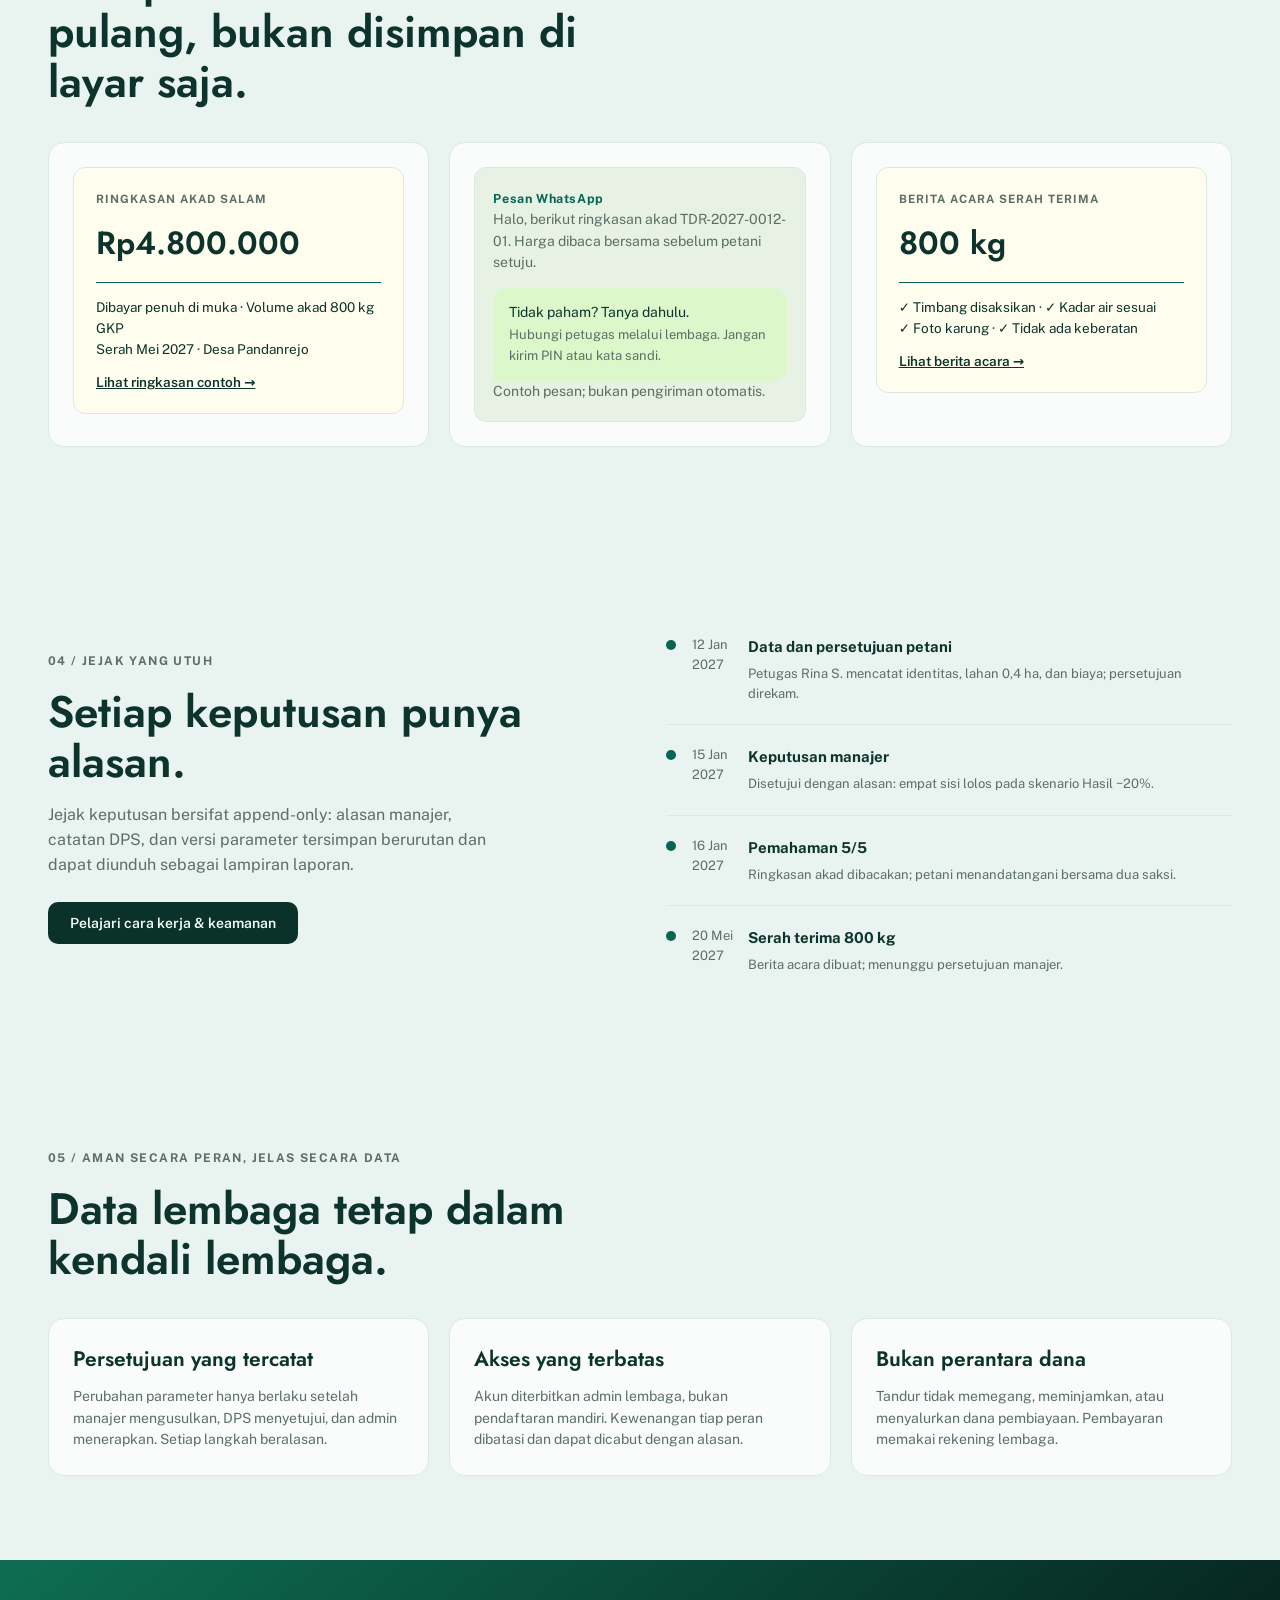
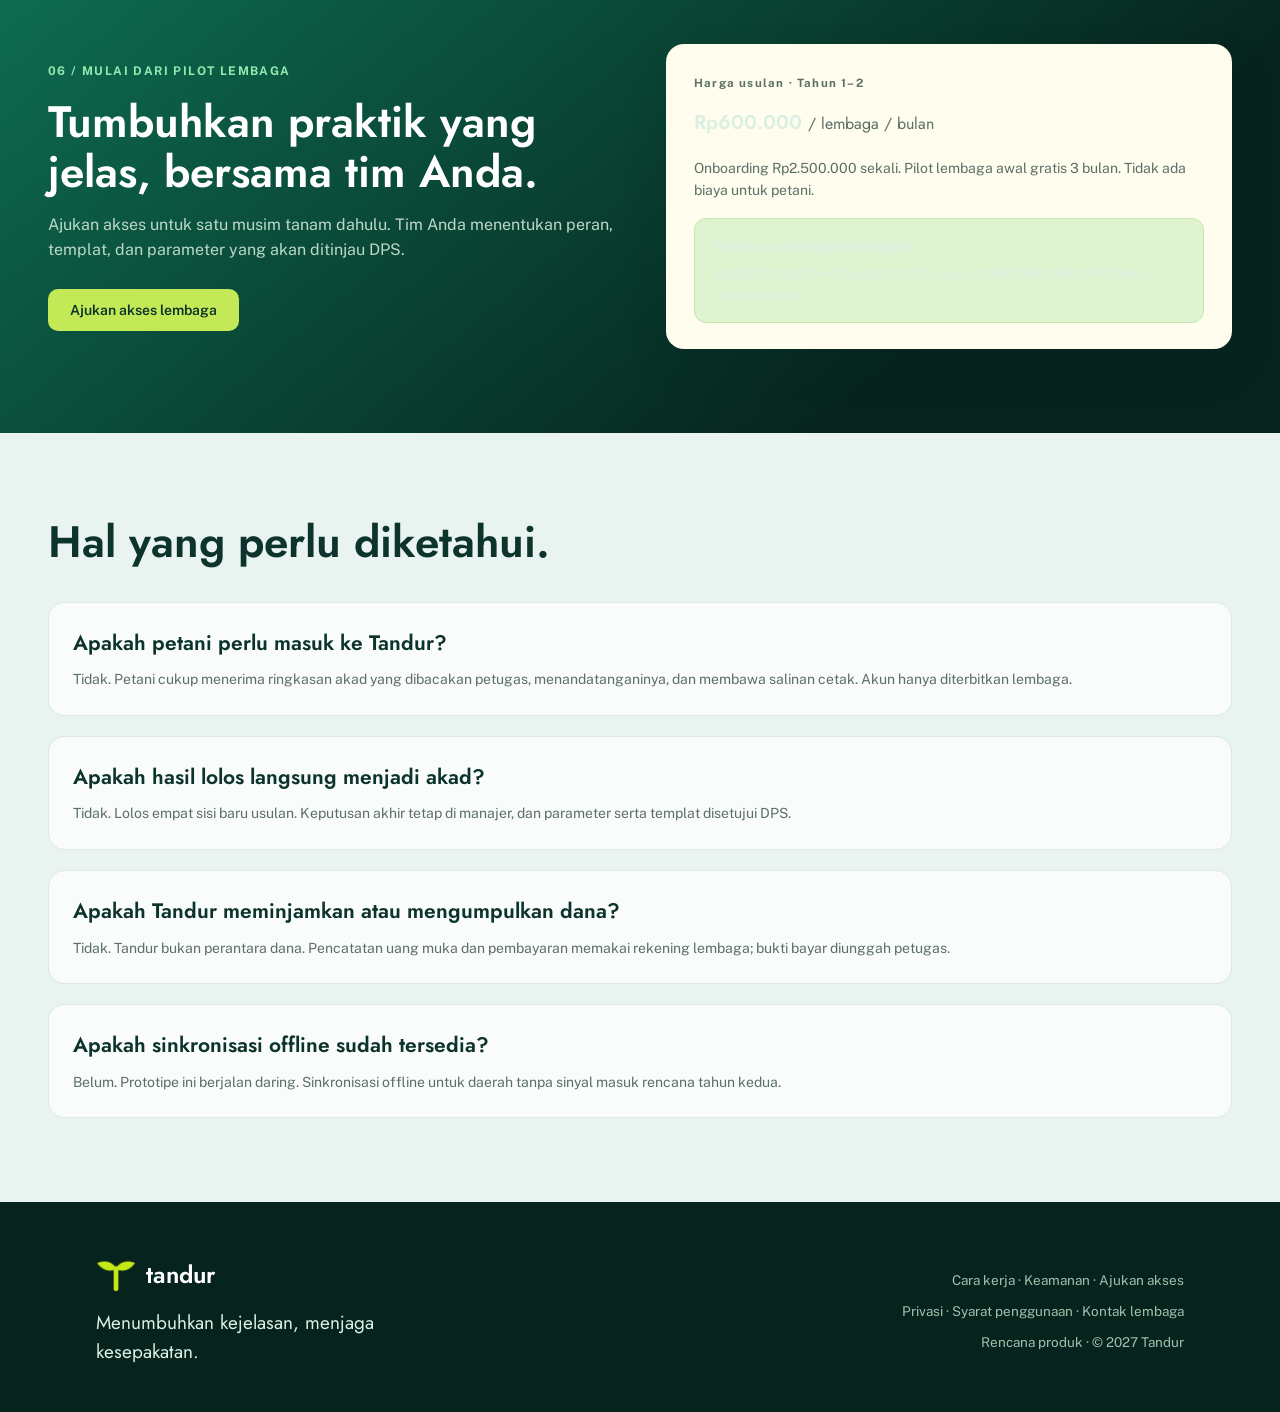
==== commit 5113ecc4: "Initial commit Tandur" ====
--- a/prototipe/index.html
+++ b/prototipe/index.html
@@ -5,7 +5,7 @@
 <meta name="viewport" content="width=device-width, initial-scale=1">
 <title>Tandur — Prototipe clickable</title>
 <meta name="description" content="Prototipe clickable Tandur: perangkat kerja akad salam untuk petugas, manajer pembiayaan, DPS, dan admin lembaga. Data ilustratif.">
-<link rel="icon" href="data:image/svg+xml,<svg xmlns='http://www.w3.org/2000/svg' viewBox='0 0 26 26'><rect x='1' y='11' width='4.5' height='14' rx='1.2' fill='%238FD44E'/><rect x='7.5' y='6' width='4.5' height='19' rx='1.2' fill='%23C3E956'/><rect x='14' y='2' width='4.5' height='23' rx='1.2' fill='%23C3E956'/><rect x='20.5' y='9' width='4.5' height='16' rx='1.2' fill='%238FD44E'/></svg>">
+<link rel="icon" type="image/png" href="assets/logo-tandur.png">
 <link rel="stylesheet" href="css/fonts.css">
 <link rel="stylesheet" href="css/app.css">
 </head>
@@ -20,6 +20,8 @@
 <script src="js/screens_manajer.js"></script>
 <script src="js/screens_dps.js"></script>
 <script src="js/screens_admin.js"></script>
+<script src="js/simulasi.js"></script>
+<script src="js/workflow.js"></script>
 <script src="js/app.js"></script>
 </body>
 </html>
--- a/prototipe/css/app.css
+++ b/prototipe/css/app.css
@@ -16,6 +16,14 @@
 .shell{display:flex;min-height:100vh}
 .sidebar{width:300px;flex:0 0 300px;background:linear-gradient(180deg,var(--lumbung),#0B3229);color:#DCEFE3;padding:28px 28px 22px;display:flex;flex-direction:column}
 .logo{display:flex;align-items:center;gap:10px;color:#fff;font-family:var(--font-display);font-weight:600;font-size:26px}
+.brand-mark{width:1.65em;height:1.4em;object-fit:contain;flex-shrink:0}
+fieldset{border:0;padding:0;margin:0;min-width:0}
+fieldset:disabled{opacity:.72}
+.quiz-option{display:flex;gap:12px;align-items:flex-start;margin:12px 0;padding:14px;background:var(--table);border:1px solid var(--line);border-radius:10px;cursor:pointer}
+.quiz-option input{margin-top:5px;flex-shrink:0}
+.field textarea{width:100%;min-height:110px;padding:12px;border:1px solid var(--line);border-radius:8px;font:inherit;color:var(--ink)}
+input[type=file]{max-width:100%}
+button:disabled{cursor:not-allowed}
 .sidebar .role{font-family:var(--font-display);font-size:22px;font-weight:500;color:#F2FBF4;margin:36px 0 26px;line-height:1.25}
 .sidebar nav{display:flex;flex-direction:column;gap:4px}
 .sidebar nav a{display:flex;align-items:center;gap:10px;padding:9px 0;color:#BFD8CA;text-decoration:none;font-size:14.5px}
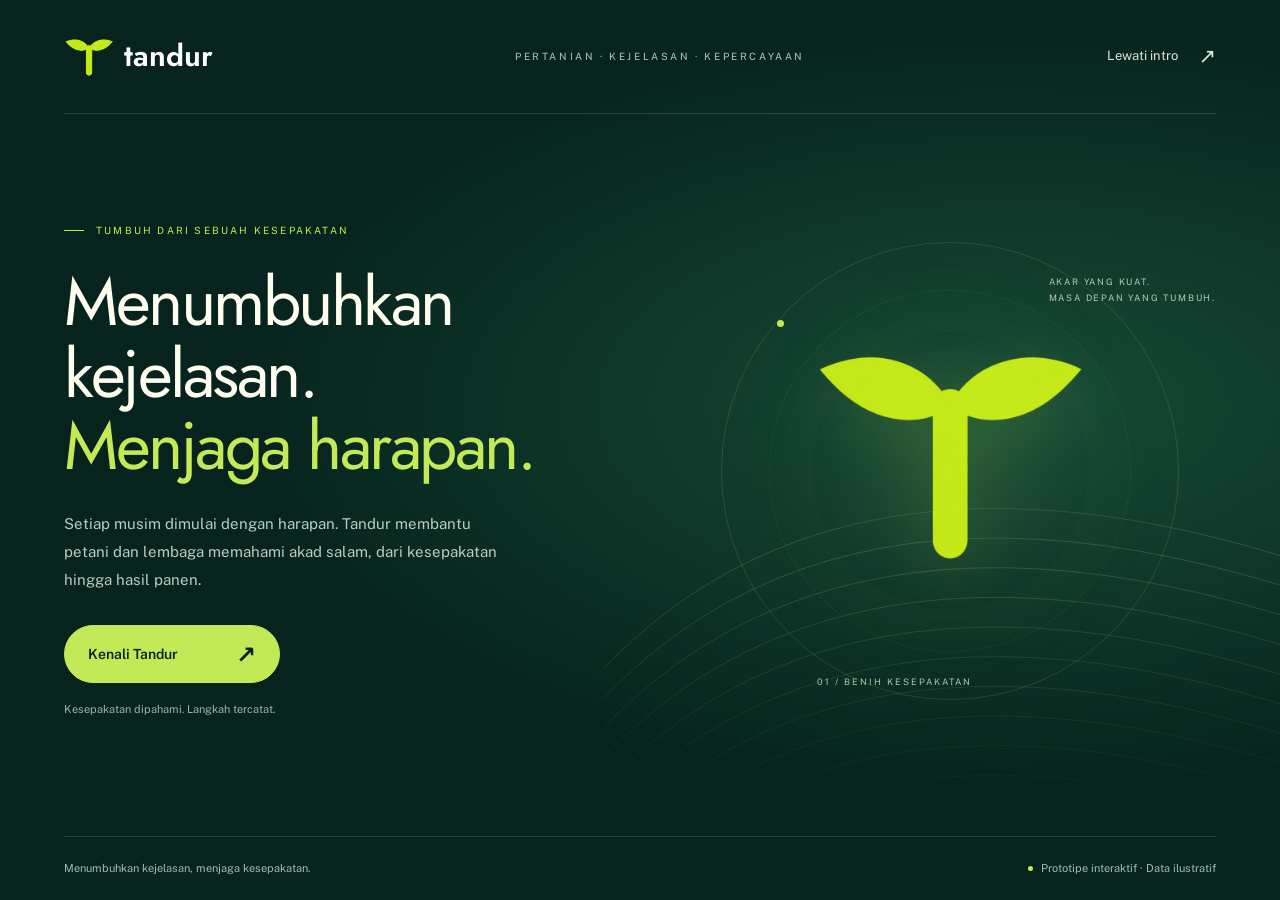
==== commit 607f3cd3: "Polish Tandur prototype UI and publish complete screen gallery" ====
--- a/prototipe/index.html
+++ b/prototipe/index.html
@@ -8,6 +8,8 @@
 <link rel="icon" type="image/png" href="assets/logo-tandur.png">
 <link rel="stylesheet" href="css/fonts.css">
 <link rel="stylesheet" href="css/app.css">
+<link rel="stylesheet" href="css/refinement.css">
+<link rel="stylesheet" href="css/intro.css">
 </head>
 <body>
 <div id="app"></div>
--- a/prototipe/css/app.css
+++ b/prototipe/css/app.css
@@ -24,6 +24,15 @@
 .field textarea{width:100%;min-height:110px;padding:12px;border:1px solid var(--line);border-radius:8px;font:inherit;color:var(--ink)}
 input[type=file]{max-width:100%}
 button:disabled{cursor:not-allowed}
+.password-toggle{padding:10px;border:1px solid var(--line);border-radius:8px;background:white;color:var(--ink);font:inherit;cursor:pointer}
+.layout>*{min-width:0}
+.layout.undang-layout{grid-template-columns:minmax(0,1fr)}
+.card{min-width:0}
+.tbl{overflow-wrap:anywhere}
+.demo-next{display:flex;align-items:center;justify-content:space-between;gap:20px;margin:18px 0;padding:16px 20px;border:1px solid var(--note-line);border-radius:12px;background:var(--note)}
+.demo-next p{margin:0}
+.demo-next .btn{flex-shrink:0}
+@media print{.demo-next{display:none!important}}
 .sidebar .role{font-family:var(--font-display);font-size:22px;font-weight:500;color:#F2FBF4;margin:36px 0 26px;line-height:1.25}
 .sidebar nav{display:flex;flex-direction:column;gap:4px}
 .sidebar nav a{display:flex;align-items:center;gap:10px;padding:9px 0;color:#BFD8CA;text-decoration:none;font-size:14.5px}
@@ -220,7 +229,7 @@
 .pdark .pcard p,.pcta .pcard p{color:#BCD8C8}
 .pdark .pcard .num,.pcta .pcard .num{color:var(--lime)}
 .pband{background:linear-gradient(120deg,var(--kuning) 0%,#A5DC63 42%,var(--teal) 100%)}
-.plarik{background:var(--kertas);border-radius:18px;padding:26px 28px;box-shadow:0 18px 40px rgba(6,35,29,.16)}
+.plarik{background:var(--kertas);color:var(--ink);border-radius:18px;padding:26px 28px;box-shadow:0 18px 40px rgba(6,35,29,.16)}
 .plarik .ttl{font-family:var(--font-display);font-size:20px;font-weight:600;margin:14px 0 20px}
 .plarik .pill{margin-bottom:4px}
 .pmock{background:var(--kertas);border:1px solid var(--line);border-radius:12px;padding:20px 22px;font-size:13.5px}
--- a/prototipe/css/refinement.css
+++ b/prototipe/css/refinement.css
@@ -0,0 +1,61 @@
+/* Shared visual system for the competition prototype. Screen-only document
+   treatment keeps the existing A4 print layout intact. */
+:root{--bg:#f3f6f3;--panel:#fff;--table:#fff;--line:#dfe7e1;--muted:#586d61;--muted2:#657c70;--kertas:#fbfcf6;--r-card:18px;--r-btn:10px}
+body{-webkit-font-smoothing:antialiased;text-rendering:optimizeLegibility}
+::selection{background:#c3e956;color:#06231d}
+button,input,select,textarea{accent-color:#16694d}
+.sidebar{width:264px;flex-basis:264px;padding:30px 20px 24px;background:radial-gradient(ellipse at top left,#184b38,transparent 65%),#082b23}
+.sidebar>.logo{padding:0 12px;font-size:28px}
+.sidebar .role{font-size:18px;line-height:1.45;margin:35px 12px 22px;font-weight:500}
+.workspace-label{display:block;color:#9db8aa;font:600 9px/1.5 var(--font-body);letter-spacing:2px;margin-bottom:9px}
+.sidebar nav{gap:6px}.sidebar nav a{padding:12px;border-radius:10px;gap:12px;font-size:13px;line-height:1.5;transition:background .18s,color .18s}
+.sidebar nav a::before{display:none}.sidebar nav a:hover{background:#ffffff0c;color:#fff}
+.sidebar nav a.active{background:#c3e956;color:#123426;box-shadow:0 4px 18px #00000010}
+.nav-icon{width:18px;height:18px;flex-shrink:0;fill:none;stroke:currentColor;stroke-width:1.6;stroke-linecap:round;stroke-linejoin:round}
+.sidebar .foot{margin-top:auto;padding:26px 12px 0;font-size:11px;line-height:1.7;color:#abc4b6}
+.workspace-org{border-top:1px solid #ffffff1c;padding-top:20px;color:#e3eee7;font-size:12px;font-weight:600}
+.sidebar .foot p{margin:5px 0 12px}.sidebar .foot .sesi{display:block;font-size:11px;color:#c3e956}.sidebar .foot a{margin-top:12px;color:#b4cdbf}
+.topbar{min-height:78px;padding:18px 38px;background:#ffffffb8;border-bottom:1px solid var(--line);font-size:12px;gap:16px}
+.topbar .search{color:var(--muted);gap:12px;align-items:center}.workspace-section{font-weight:600;color:var(--ink)}.topbar-divider{color:#a4b5a8}
+.topbar .right{gap:12px}.demo-badge{display:inline-flex;align-items:center;gap:7px;border:1px solid #dce6dc;border-radius:99px;padding:5px 10px;font-size:10px;color:#45634e}.demo-badge::before{content:'';width:5px;height:5px;background:#598446;border-radius:50%}
+.user-avatar{display:grid;place-items:center;width:32px;height:32px;border-radius:50%;background:#e7eedf;color:#254932;font-size:11px;font-weight:700;margin-left:7px}
+.content{padding:32px 38px 48px;max-width:1600px;margin-inline:auto}
+h1.page{font-size:36px;font-weight:500;letter-spacing:-.8px;line-height:1.2;margin:0 0 12px}.sub{font-size:14px;line-height:1.7}
+.meta-chip{color:#597263;font-size:10px;font-weight:500;margin:14px 0 24px;letter-spacing:.2px}.meta-chip::before{width:5px;height:5px;background:#619347}
+.card{padding:26px;border:1px solid var(--line);box-shadow:0 3px 12px #143d2403}
+.card h2{font-size:22px;font-weight:500;letter-spacing:-.3px;margin-bottom:20px}.card h3{font-size:18px;font-weight:500}
+.grid{gap:20px}.layout{gap:24px;grid-template-columns:minmax(0,1fr) 330px}.layout.rev{grid-template-columns:330px minmax(0,1fr)}
+.stat .num,.stat-lg,.big-num{font-weight:500;letter-spacing:-1px;font-variant-numeric:tabular-nums}.stat .lab{font-size:12px}.stat .cap{font-size:12px}.stat .num{margin:12px 0 6px}.stat-lg{font-size:32px}
+.demo-next{background:#edf4e6;border-color:#d7e5cb;border-radius:12px;padding:16px 20px;margin:0 0 24px;font-size:13px}.demo-next .btn{font-size:12px;padding:11px 16px}
+.btn{min-height:44px;justify-content:center;padding:12px 19px;font-size:13px;line-height:1.4;transition:background .18s,box-shadow .18s,transform .18s}
+.btn-primary{background:#143f30;color:#fff}.btn-primary:hover{background:#20543d;box-shadow:0 4px 12px #123f301a}.btn-ghost:hover{background:#f1f6ed;border-color:#bdcfbf}.btn-lime:hover{box-shadow:0 4px 12px #123f301a}.btn:active:not(:disabled){transform:translateY(1px)}
+.btn-off,.btn:disabled{background:#e9eeea;color:#66786d;box-shadow:none}.btn-row{gap:10px;margin-top:22px}
+.field{margin-bottom:22px}.field label{font-size:12px;line-height:1.6;margin-bottom:8px;color:#345242}
+.field input,.field select,.field textarea,.pform .field textarea{border:1px solid #cfdbd1;border-radius:9px;padding:11px 13px;background:#fcfdfb;color:var(--ink);font:400 14px/1.5 var(--font-body);min-height:44px;transition:border-color .18s,box-shadow .18s;max-width:100%}
+.field input:focus,.field select:focus,.field textarea:focus,.pform .field textarea:focus{border-color:#4a8562;outline:2px solid #88ad7733;outline-offset:1px;background:#fff}
+.field input[type=file]{font-size:12px;padding:7px}.field input::file-selector-button{border:0;border-radius:5px;background:#e6efdf;color:#244d35;padding:7px 10px;margin-right:10px;cursor:pointer}
+.field input::placeholder,.field textarea::placeholder{color:#718577}.check{font-size:12px;line-height:1.7;gap:10px}.check input{margin-top:5px}
+.password-toggle{font-size:12px;min-height:44px}.tabs{background:#e7ede7;border:1px solid #dce5dc;border-radius:10px;padding:4px;max-width:100%;flex-wrap:wrap}.tabs button,.tabs a{font-size:12px;padding:10px 15px;border-radius:7px}.tabs .active{box-shadow:0 2px 5px #082b2310}
+table.tbl{font-size:12.5px;border:1px solid var(--line);border-collapse:separate;border-spacing:0;background:#fff;border-radius:10px}
+table.tbl th{background:#f1f5ef;color:#4b6253;font-size:11px;padding:13px 14px;font-weight:600;line-height:1.6}
+table.tbl td{padding:15px 14px;line-height:1.65}table.tbl tr:hover td{background:#f9fbf7}table.tbl td a{color:#216044}
+table.tbl .st-ok,table.tbl .st-tinjau,table.tbl .st-gagal,table.tbl .st-tunggu{display:inline-block;padding:3px 8px;border-radius:6px;font-size:11px;line-height:1.6}
+table.tbl .st-ok{background:#e9f3e5;color:#286044}table.tbl .st-tinjau{background:#fbf2d9;color:#75601e}table.tbl .st-gagal{background:#f9eae5;color:#9b392e}table.tbl .st-tunggu{background:#edf1ed;color:#53695c}
+.note,.warn,.alert{padding:18px 20px;font-size:13px;line-height:1.75;border-radius:10px}.note{background:#f0f6e8;border-color:#d8e7c9}.warn{background:#fcf8eb;border-color:#e9dfba}.alert{background:#fbefeb;border-color:#edcec5}.note b{font-size:13px}
+.banner{background:radial-gradient(ellipse at right top,#34634a,transparent 65%),#123d2f;padding:30px;border:1px solid #26543e}.banner h2{font-weight:500;letter-spacing:-.6px}.banner .label{font-size:10px;letter-spacing:2px}
+.larik .box{background:linear-gradient(#f2f6ec,#e7eee1);border:1px solid #dde6d4;border-radius:9px}.larik .bar{width:36%;background:linear-gradient(180deg,#bedb67,#3b8060);border-radius:5px 5px 2px 2px}.larik .nama{font-size:12px}.larik .nilai{font-size:14px;font-variant-numeric:tabular-nums}.larik .ambang{font-size:11px}
+.pill{padding:5px 11px;font-size:11px;background:#edf4e5}.foot-note{font-size:11px;line-height:1.8}.quiz-option{padding:17px;background:#fbfcf9;border-color:#dce5d9;font-size:14px}.quiz-option:has(input:checked){background:#edf5e4;border-color:#87a86c}.mintbox{background:#f5f8f0}.track{font-size:12px;background:#eaf0e6}.tl .desc{line-height:1.8}.tl .what{font-size:14px}
+.phead{background:#fbfcf6f5;backdrop-filter:blur(16px)}.phead .pin{height:84px;gap:38px}.pnav{gap:28px;font-size:13px}.pnav a{padding:10px 0}.phead .btn{font-size:12px}.pin,.psec,.pform{max-width:1400px}
+.hero{padding-top:80px;background:radial-gradient(ellipse at 85% 30%,#e1edca,transparent 53%)}.hero h1{font-weight:500;letter-spacing:-2px;font-size:64px;line-height:1.08}.hero .sub{font-size:16px;line-height:1.85}.plabel{font-size:10px;letter-spacing:2px;color:#547150}.psec{padding-top:92px;padding-bottom:92px}.psec h2{font-weight:500;letter-spacing:-1px;font-size:42px}.psec .sub{font-size:15px;line-height:1.85}
+.pcard{padding:28px;border-radius:16px;box-shadow:0 4px 16px #153c2704}.pcard h3{font-size:21px;font-weight:500}.pcard p{font-size:13px;line-height:1.85}.pcard .num{font-size:10px;letter-spacing:1.6px}.pcard .bignum{font-weight:500;letter-spacing:-.6px}.pgrid{gap:22px;margin-top:38px}
+.hero{display:grid;grid-template-columns:minmax(0,1.15fr) minmax(0,1fr);gap:60px;align-items:center;padding-bottom:50px}.hero-copy{min-width:0}.hero-preview{border:1px solid #cfdcc7;border-radius:20px;overflow:hidden;box-shadow:0 24px 60px #1b432415;background:#fff;transform:rotate(1deg)}.hero-preview-head{background:#123d2f;display:flex;align-items:center;justify-content:space-between;padding:22px 26px;gap:12px}.hero-preview-head>span:last-child{color:#c8dbbf;font-size:8px;letter-spacing:1.4px}.hero-preview-body{padding:30px}.hero-preview h2{font-size:32px;letter-spacing:-.6px;line-height:1.2}.hero-preview .plabel{font-size:9px;letter-spacing:1.5px}.hero-steps{list-style:none;padding:0;margin:28px 0;display:grid;gap:22px}.hero-steps li{display:flex;align-items:flex-start;gap:16px}.hero-steps li>span{display:grid;place-items:center;flex-shrink:0;width:34px;height:34px;border-radius:50%;background:#edf3e6;color:#427040;font-size:10px;font-weight:600}.hero-steps b{font-size:13px;font-weight:600}.hero-steps p{font-size:11px;color:var(--muted);margin:5px 0 0;line-height:1.6}.hero-preview-foot{display:flex;align-items:center;gap:9px;border-top:1px solid var(--line);padding-top:20px;font-size:10px;color:#4e6954}.hero-status-dot{width:6px;height:6px;background:#77a444;border-radius:50%;flex-shrink:0}
+.hero{padding-left:48px;padding-right:48px}.hero-preview{min-width:0}
+@media(max-width:1100px){.hero{grid-template-columns:1fr;gap:34px;padding-left:26px;padding-right:26px}.hero-preview{max-width:600px;transform:none}.hero h1{max-width:20ch}}
+.pdark{background:radial-gradient(ellipse at top right,#234e38,transparent 60%),#082b23}.pcta{background:radial-gradient(ellipse at left,#295a3f,transparent 65%),#082b23}.pband{background:linear-gradient(120deg,#e4efb9,#b7d779)}.plarik{background:#fcfdf5;border:1px solid #d9e3cc;padding:30px;box-shadow:0 20px 50px #193c2710}.pmock{background:#fff;border-color:#d9e3d5;padding:24px}.pchat{background:#f0f5e9}.pbubble{background:#dfedcf;font-size:13px;line-height:1.8}
+.pfoot{padding:58px 0;background:#082b23}.pfoot .tag{font-size:18px}.pfoot .rows{font-size:12px;line-height:2.6}.pform{padding-top:58px}.pform h1{font-weight:500;letter-spacing:-1px}.pform .crumb{font-size:10px;letter-spacing:2px}
+.login{background:#f7f9f4}.login .left{width:42%;padding:54px;background:radial-gradient(ellipse at bottom right,#345a38,transparent 65%),#082b23;position:relative}.login .left .tag{margin-top:64px;font-size:10px;letter-spacing:2px;color:#c3e956}.login .left h1{font-size:clamp(38px,3.7vw,56px);font-weight:400;letter-spacing:-1px;line-height:1.15;margin-bottom:44px}.turi-card{background:#ffffff06;border-color:#ffffff20;padding:26px;align-items:flex-start;gap:18px}.turi-card p{font-size:13px;line-height:1.8}.login .left .small{font-size:12px;color:#b7c9b5;line-height:1.8;max-width:38ch}.login .right{padding:48px clamp(36px,5.3vw,84px);background:#f9fbf6;min-width:0}.login .right h1{font-size:36px;font-weight:500;letter-spacing:-.8px;margin-top:32px}.login .right .sub{font-size:12px;line-height:1.8}.login .right .back{font-size:12px}.login .right .note{font-size:12px}.login .right>.btn-primary{width:100%;margin-top:8px}.otp input{border-color:#cbd9c9;background:#fff}.help{max-width:1360px}.help h1{font-weight:500;letter-spacing:-1px}
+@media screen{.doc{background:#edf1eb;padding:48px 60px}.doc .wrap{background:#fff;max-width:940px;margin:auto;padding:48px 54px;border:1px solid #dbe2d7;box-shadow:0 10px 40px #153c2708;border-radius:4px}.docbar{margin:-48px -60px 36px;background:#123d2f;padding:16px 60px}.doc h1{font-weight:500;letter-spacing:-.6px;font-size:32px}.doc .green{background:#eef4e5;border:1px solid #d8e5cd}.doc .green .big{font-size:44px;font-weight:500}.doc .side{background:#f8faf4}}
+@media(max-width:1200px){.content{padding:28px}.topbar{padding:18px 28px}.layout,.layout.rev{grid-template-columns:1fr}.login .right{padding:40px}.sidebar{width:240px;flex-basis:240px}.hero h1{font-size:54px}.phead .pin{gap:24px}.pnav{gap:18px}}
+@media(max-width:1100px){.login .left{width:100%}.login .left .tag{margin-top:32px}.hero h1{font-size:44px}.psec h2{font-size:34px}}
+@media(max-width:760px){.shell{flex-direction:column}.sidebar{width:100%;flex-basis:auto;padding:20px}.sidebar .role{margin:16px 12px}.sidebar nav{display:grid;grid-template-columns:repeat(2,minmax(0,1fr))}.sidebar .foot{padding-top:12px}.sidebar .foot>a,.sidebar .foot>p,.workspace-org{display:none}.topbar{padding:14px 20px;flex-wrap:wrap}.content{padding:24px 18px}.grid.g2,.grid.g3,.dfs{grid-template-columns:1fr}.demo-next{align-items:flex-start;flex-direction:column;gap:12px}.hero h1{font-size:40px}.psec{padding-top:54px;padding-bottom:54px}.login .left,.login .right{padding:30px 24px}.phead .pin{gap:12px}.phead .btn{padding:10px;font-size:11px}.doc{padding:28px 18px}.doc .wrap{padding:28px 22px}.docbar{margin:-28px -18px 24px;padding:16px 18px;flex-wrap:wrap}.card{padding:20px}.topbar .right{margin-left:0}.sidebar nav a{font-size:12px}.otp{gap:6px}.otp input{width:calc((100% - 30px)/6);max-width:58px}}
+@media print{.nav-icon,.workspace-label{display:none}.card{box-shadow:none}table.tbl{font-size:11px}.doc .wrap{border:0;box-shadow:none}.btn{box-shadow:none}}
--- a/prototipe/css/intro.css
+++ b/prototipe/css/intro.css
@@ -0,0 +1,25 @@
+.intro{min-height:100svh;background:#06231d;color:#fffdee;position:relative;overflow:hidden;display:flex;flex-direction:column;padding:0 clamp(24px,5vw,88px);isolation:isolate}
+.intro::before{content:'';position:absolute;inset:0;z-index:-1;background:radial-gradient(ellipse at 79% 45%,#174b36 0,transparent 55%)}
+.intro-header{display:flex;align-items:center;justify-content:space-between;gap:24px;padding:30px 0;border-bottom:1px solid #ffffff20}
+.intro-brand{text-decoration:none}.intro-edition{font-size:10px;letter-spacing:2.6px;color:#b4c6ba}
+.intro-skip{font-size:13px;text-decoration:none;color:#dce7db;display:flex;gap:20px;align-items:center;padding:10px 0}.intro-skip span{font-size:21px}
+.intro-main{flex:1;display:grid;grid-template-columns:1.12fr 1fr;align-items:center;gap:24px;width:100%;max-width:1600px;margin:auto;padding:64px 0 72px}
+.intro-copy{position:relative;z-index:2;animation:intro-reveal .85s ease-out both}
+.intro-eyebrow{display:flex;align-items:center;gap:12px;font-size:10px;letter-spacing:2.2px;color:#c3e956;margin:0 0 28px}.intro-eyebrow span{width:20px;height:1px;background:currentColor}
+.intro h1{font-family:var(--font-display);font-weight:400;font-size:clamp(48px,5.25vw,84px);line-height:1.07;letter-spacing:-2.5px;margin:0 0 28px}.intro h1 em{font-style:normal;color:#c3e956}
+.intro-description{max-width:440px;color:#b9cdc0;font-size:15px;line-height:1.85;margin:0 0 32px}
+.intro-enter{display:inline-flex;align-items:center;justify-content:space-between;gap:58px;background:#c3e956;color:#06231d;border:1px solid #c3e956;border-radius:100px;padding:16px 23px;text-decoration:none;font-size:14px;font-weight:600;transition:background .2s,transform .2s}.intro-enter span{font-size:24px;line-height:1}.intro-enter:hover{background:#d6f582;transform:translateY(-2px)}
+.intro a:focus-visible{outline:3px solid #fffdee;outline-offset:7px}.intro-caption{font-size:11px;color:#9db6a5;margin:18px 0 0}
+.intro-art{position:relative;aspect-ratio:1/1;width:100%;max-width:640px;justify-self:end;animation:intro-reveal 1.2s .1s ease-out both}
+.intro-orbit{position:absolute;border:1px solid #c3e95625;border-radius:50%;inset:7%}.intro-orbit-inner{inset:16%;border-style:dashed;border-color:#c3e95618}.intro-orbit-outer::after{content:'';position:absolute;width:7px;height:7px;background:#c3e956;border-radius:50%;top:17%;left:12%}
+.intro-sun{position:absolute;inset:24%;border-radius:50%;background:radial-gradient(circle,#c3e95618,transparent 72%);box-shadow:0 0 100px #b9dd4310}
+.intro-seed{position:absolute;inset:19% 24% 27%;display:flex;align-items:center;justify-content:center;animation:intro-grow 1.3s ease-out both}.intro-seed img{width:100%;height:100%;object-fit:contain;filter:drop-shadow(0 18px 30px #b8df4320)}
+.intro-fields{position:absolute;width:130%;height:130%;left:-15%;top:1%;stroke:#b9d475;stroke-opacity:.22;stroke-width:1;mask-image:linear-gradient(transparent 27%,#000 50%,transparent 89%)}
+.intro-art-label{position:absolute;right:0;top:13%;font-size:9px;letter-spacing:1.8px;line-height:1.8;color:#b7cbb5}.intro-coordinate{position:absolute;bottom:9%;left:25%;font-size:9px;letter-spacing:2px;color:#b1c6a7}
+.intro-footer{display:flex;justify-content:space-between;gap:20px;align-items:center;border-top:1px solid #ffffff20;padding:23px 0;color:#a5bcad;font-size:11px}.intro-demo{display:flex;align-items:center;gap:8px}.intro-demo i{width:5px;height:5px;border-radius:50%;background:#c3e956}
+@keyframes intro-reveal{from{opacity:0;transform:translateY(16px)}to{opacity:1;transform:translateY(0)}}
+@keyframes intro-grow{from{opacity:0;transform:scale(.94)}to{opacity:1;transform:scale(1)}}
+@media(min-width:1600px){.intro-main{gap:70px}}
+@media(max-width:900px){.intro-edition{display:none}.intro-main{gap:0}.intro h1{font-size:clamp(40px,6vw,64px);letter-spacing:-1.5px}.intro-art-label{display:none}}
+@media(max-width:600px){.intro-header{padding:22px 0}.intro-main{grid-template-columns:1fr;padding:44px 0 24px}.intro h1{font-size:48px}.intro-art{max-width:320px;justify-self:center;margin-top:10px}.intro-footer{align-items:flex-start;flex-direction:column;gap:8px}.intro-eyebrow{font-size:9px;letter-spacing:1.5px}}
+@media(prefers-reduced-motion:reduce){.intro *{animation:none!important;transition:none!important}}
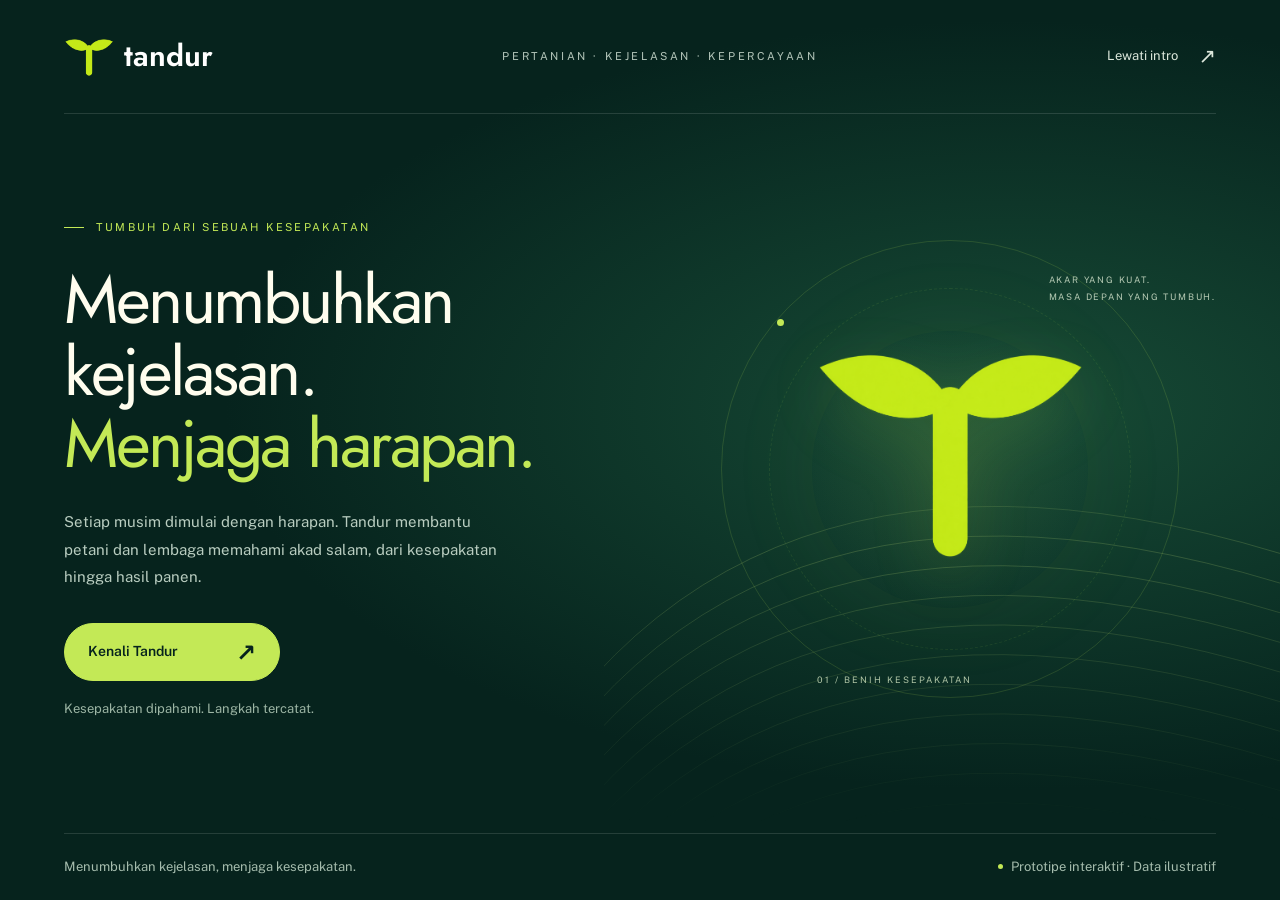
==== commit 31a1cecb: "Improve presentation readability, workflow progress and document layout" ====
--- a/prototipe/index.html
+++ b/prototipe/index.html
@@ -10,6 +10,7 @@
 <link rel="stylesheet" href="css/app.css">
 <link rel="stylesheet" href="css/refinement.css">
 <link rel="stylesheet" href="css/intro.css">
+<link rel="stylesheet" href="css/presentation.css">
 </head>
 <body>
 <div id="app"></div>
--- a/prototipe/css/presentation.css
+++ b/prototipe/css/presentation.css
@@ -0,0 +1,34 @@
+/* Readability, workflow hierarchy, and document presentation. */
+.sidebar nav a{font-size:14px}.sidebar .foot,.sidebar .foot .sesi{font-size:12px}
+.workspace-label{font-size:11px}.topbar,.demo-badge{font-size:12px}
+.meta-chip,.foot-note,.larik .ambang,.pill{font-size:12px}
+.field label,.field input,.field select,.field textarea,.check,.quiz-option{font-size:14px}
+.stat .lab,.stat .cap,.larik .nama,.tabs a,.tabs button,.demo-next,.demo-next .btn{font-size:14px}
+table.tbl{font-size:14px}table.tbl th{font-size:13px}table.tbl .st-ok,table.tbl .st-tinjau,table.tbl .st-gagal,table.tbl .st-tunggu{font-size:12px}
+.pcard p,.pcard .btn,.pnav,.login .right .sub,.login .right .note,.login .right .back,.turi-card p{font-size:14px}
+.hero-steps b{font-size:15px}.hero-steps p,.hero-preview-foot,.hero-preview .plabel,.plabel,.pfoot .rows{font-size:12px}
+.intro-caption,.intro-footer{font-size:13px}.intro-eyebrow,.intro-edition{font-size:11px}
+.akad-progress{margin:20px 0 24px;padding:20px 22px;border:1px solid var(--line);border-radius:14px;background:#fff}
+.progress-caption{display:flex;justify-content:space-between;gap:16px;font-size:13px;margin-bottom:20px}.progress-caption>span{color:var(--muted)}
+.akad-progress ol{display:grid;grid-template-columns:repeat(5,minmax(0,1fr));list-style:none;padding:0;margin:0;gap:14px}
+.akad-progress li{display:flex;gap:10px;align-items:flex-start;font-size:13px;line-height:1.5;min-width:0;border-top:2px solid #dce6dd;padding-top:12px}
+.progress-number{display:grid;place-items:center;width:26px;height:26px;flex-shrink:0;border-radius:50%;background:#edf1eb;font-size:12px;color:#526457}
+.akad-progress small{display:block;font-size:12px;font-weight:400;color:var(--muted);margin-top:5px}
+.akad-progress .current{border-color:#4e783e;font-weight:600}.current .progress-number{background:#c3e956;color:#163c2b}
+.akad-progress .done{border-color:#97b580}.done .progress-number{background:#e5efdd;color:#285a3b}.pending{color:#647467}
+.progress-warning{font-size:13px;margin:18px 0 0;padding:12px;border-radius:8px;background:#fcf5df;color:#715c23}
+.dashboard-primary{margin-top:24px}.dashboard-primary h2{font-size:24px;margin:16px 0 12px;line-height:1.3}.dashboard-primary .card{padding:24px}.dashboard-primary .num{font-size:clamp(26px,2.6vw,40px);overflow-wrap:anywhere}
+.featured-stat{background:#153f30;color:#fff;border-color:#153f30}.featured-stat .lab,.featured-stat .sub{color:#d6e5cb}.featured-stat .num{color:#d2ed86;margin:18px 0}
+.dashboard-secondary{display:grid;grid-template-columns:repeat(5,minmax(0,1fr));gap:18px;padding:24px 0;margin-top:8px;border-bottom:1px solid var(--line)}
+.dashboard-secondary>div{display:flex;flex-direction:column;gap:10px;padding-left:16px;border-left:2px solid #dce5d8}.dashboard-secondary span{font-size:13px;line-height:1.6;color:var(--muted)}.dashboard-secondary strong{font:500 26px var(--font-display)}
+.card .form-section-title{font-size:17px;font-weight:500;border-top:1px solid var(--line);padding-top:22px;margin:24px 0 20px}
+#form-biaya .tbl .field{margin:0}#form-biaya .tbl .field label{font-size:12px}
+form>fieldset>.btn-row{background:#f6f8f1;border:1px solid var(--line);border-radius:12px;padding:16px;margin-top:18px;justify-content:flex-end}
+.document-status{display:inline-block;border:1px solid #8ba281;border-radius:5px;padding:4px 10px;font-size:12px;font-weight:600;letter-spacing:1px;color:#214b35;background:#eff5e6;margin-bottom:10px}
+.doc .document-kicker{font-size:12px;letter-spacing:1.3px;color:#5a715e;border-top:2px solid #416c45;padding-top:22px;margin-top:24px}
+.document-meta{display:grid;grid-template-columns:1fr 1fr;gap:18px 24px;padding:20px 0;border-block:1px solid var(--line);margin-bottom:24px}
+.document-meta dt{font-size:12px;color:var(--muted);margin-bottom:6px}.document-meta dd{margin:0;font-size:14px;font-weight:500;overflow-wrap:anywhere}
+.doc .sig{margin-top:38px;gap:30px}.doc .sig div{padding-top:14px;padding-bottom:65px;font-size:14px}.doc .foot{border-top:1px solid var(--line);padding-top:18px;line-height:1.7}
+@media(max-width:1200px){.akad-progress ol{gap:10px}.akad-progress li{flex-direction:column}.dashboard-primary{gap:14px}.dashboard-primary .card{padding:20px}.sidebar nav a{font-size:13px}}
+@media(max-width:760px){.akad-progress ol{grid-template-columns:repeat(2,minmax(0,1fr))}.dashboard-secondary{grid-template-columns:repeat(2,minmax(0,1fr))}.document-meta{grid-template-columns:1fr}.intro-edition{display:none}}
+@media print{.akad-progress{display:none}.document-meta{gap:10px 20px;padding:12px 0}.doc .sig{break-inside:avoid}.doc .sig div{padding-bottom:44px}.doc .document-kicker{padding-top:12px;margin-top:16px}.document-meta dd,table.tbl{font-size:12px}.featured-stat{background:white;color:var(--ink)}.featured-stat .lab,.featured-stat .sub,.featured-stat .num{color:var(--ink)}}
